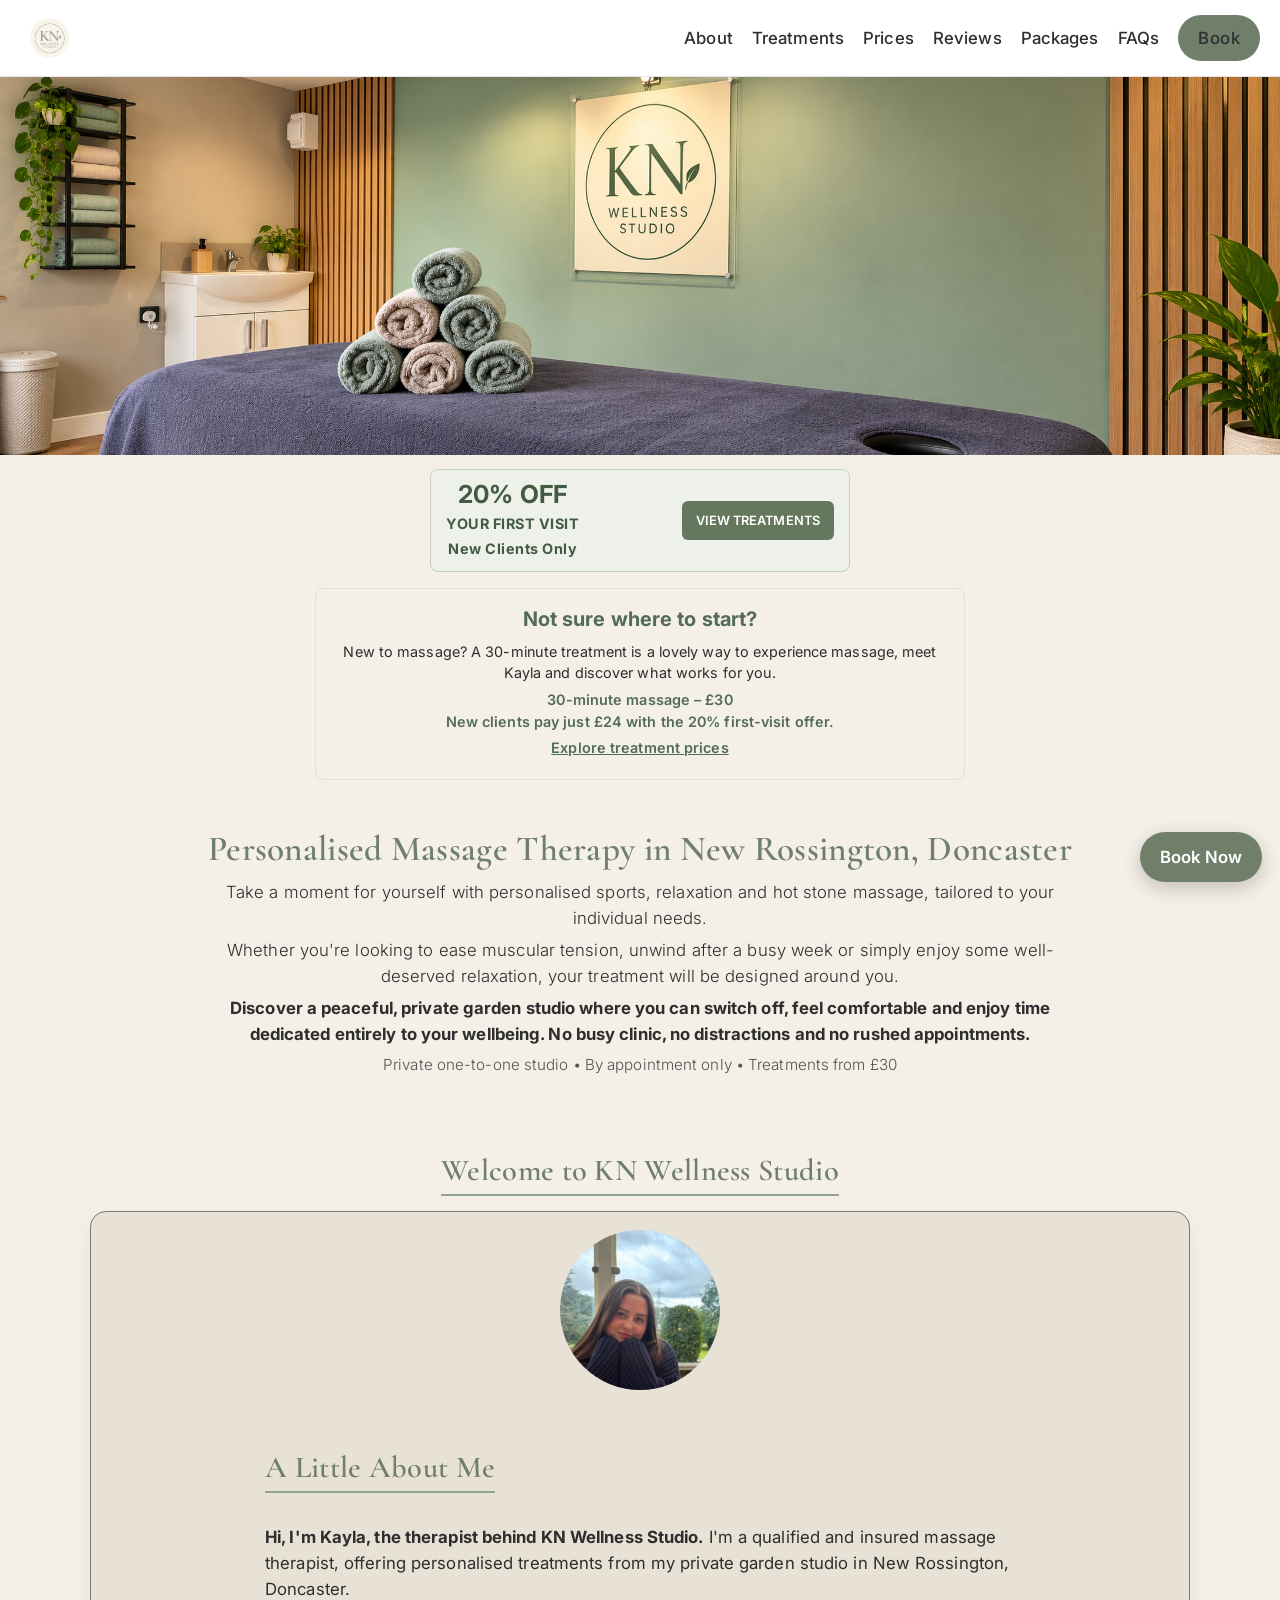
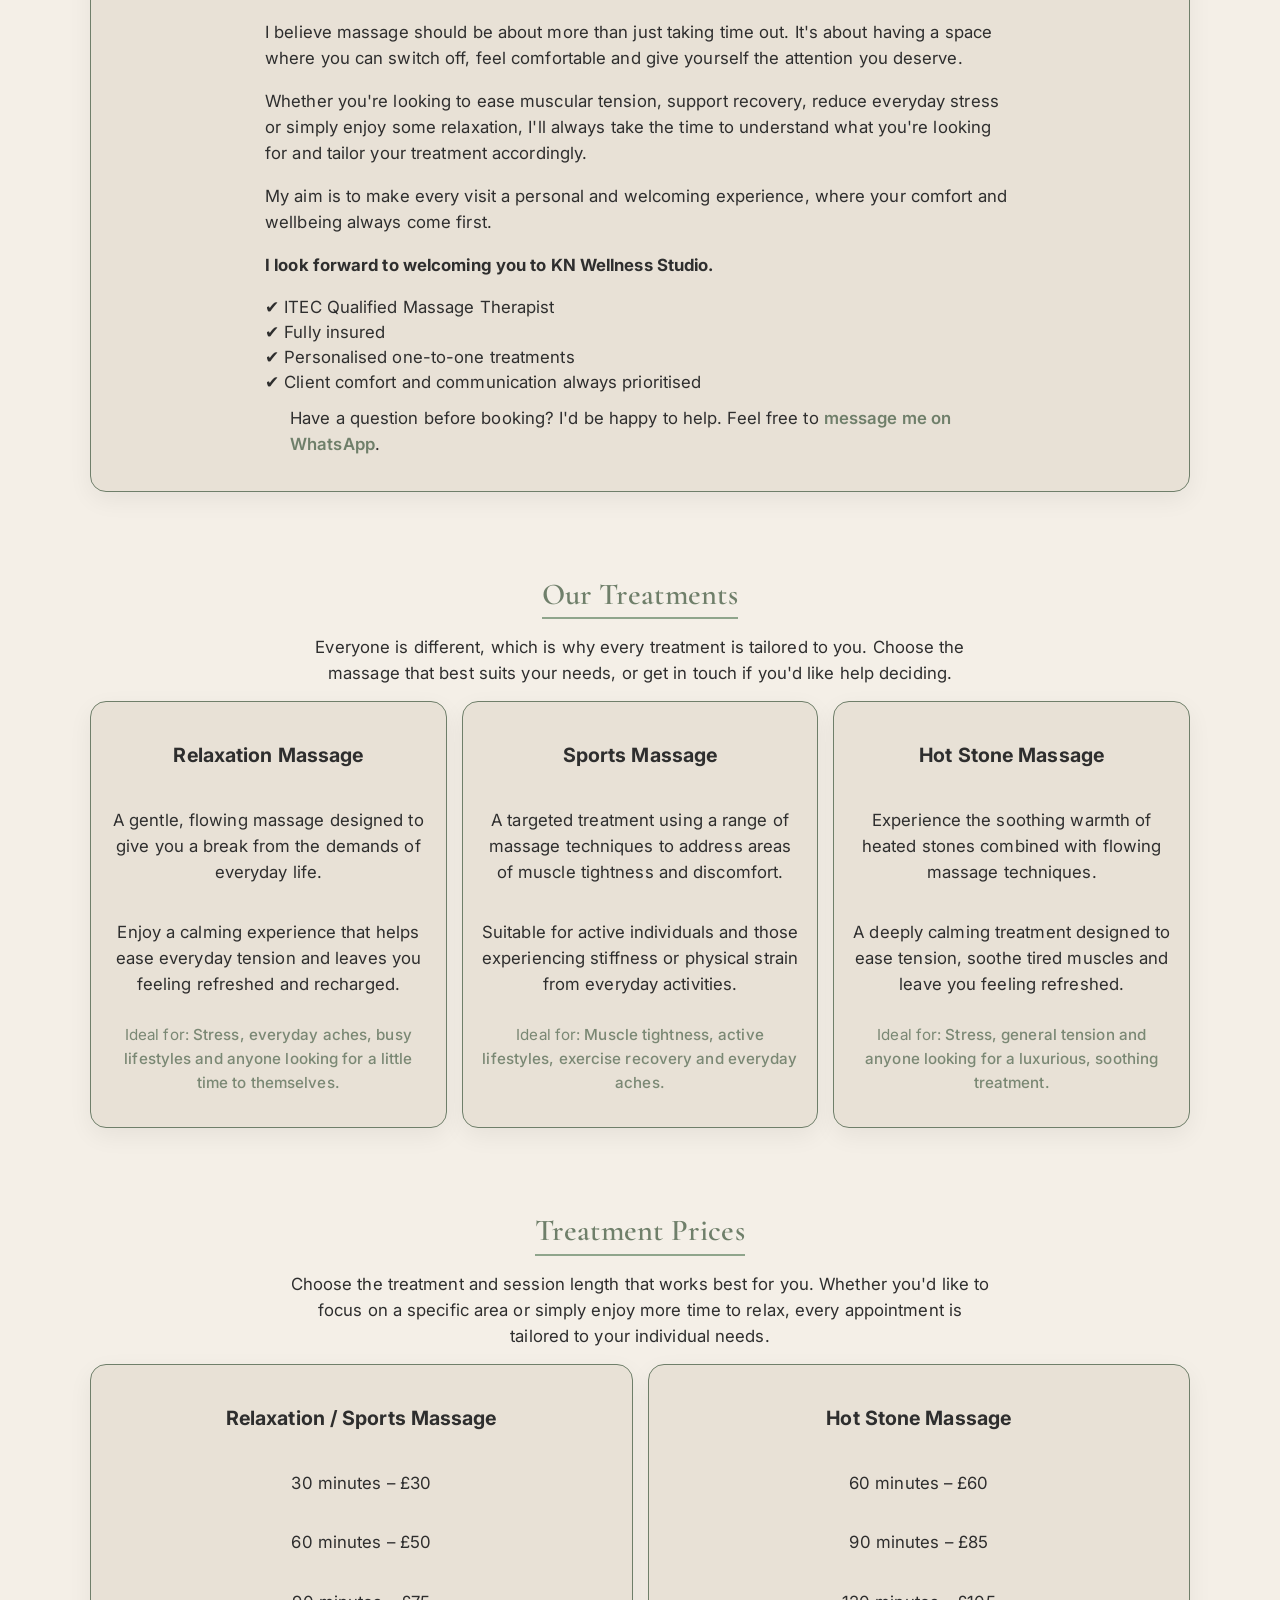
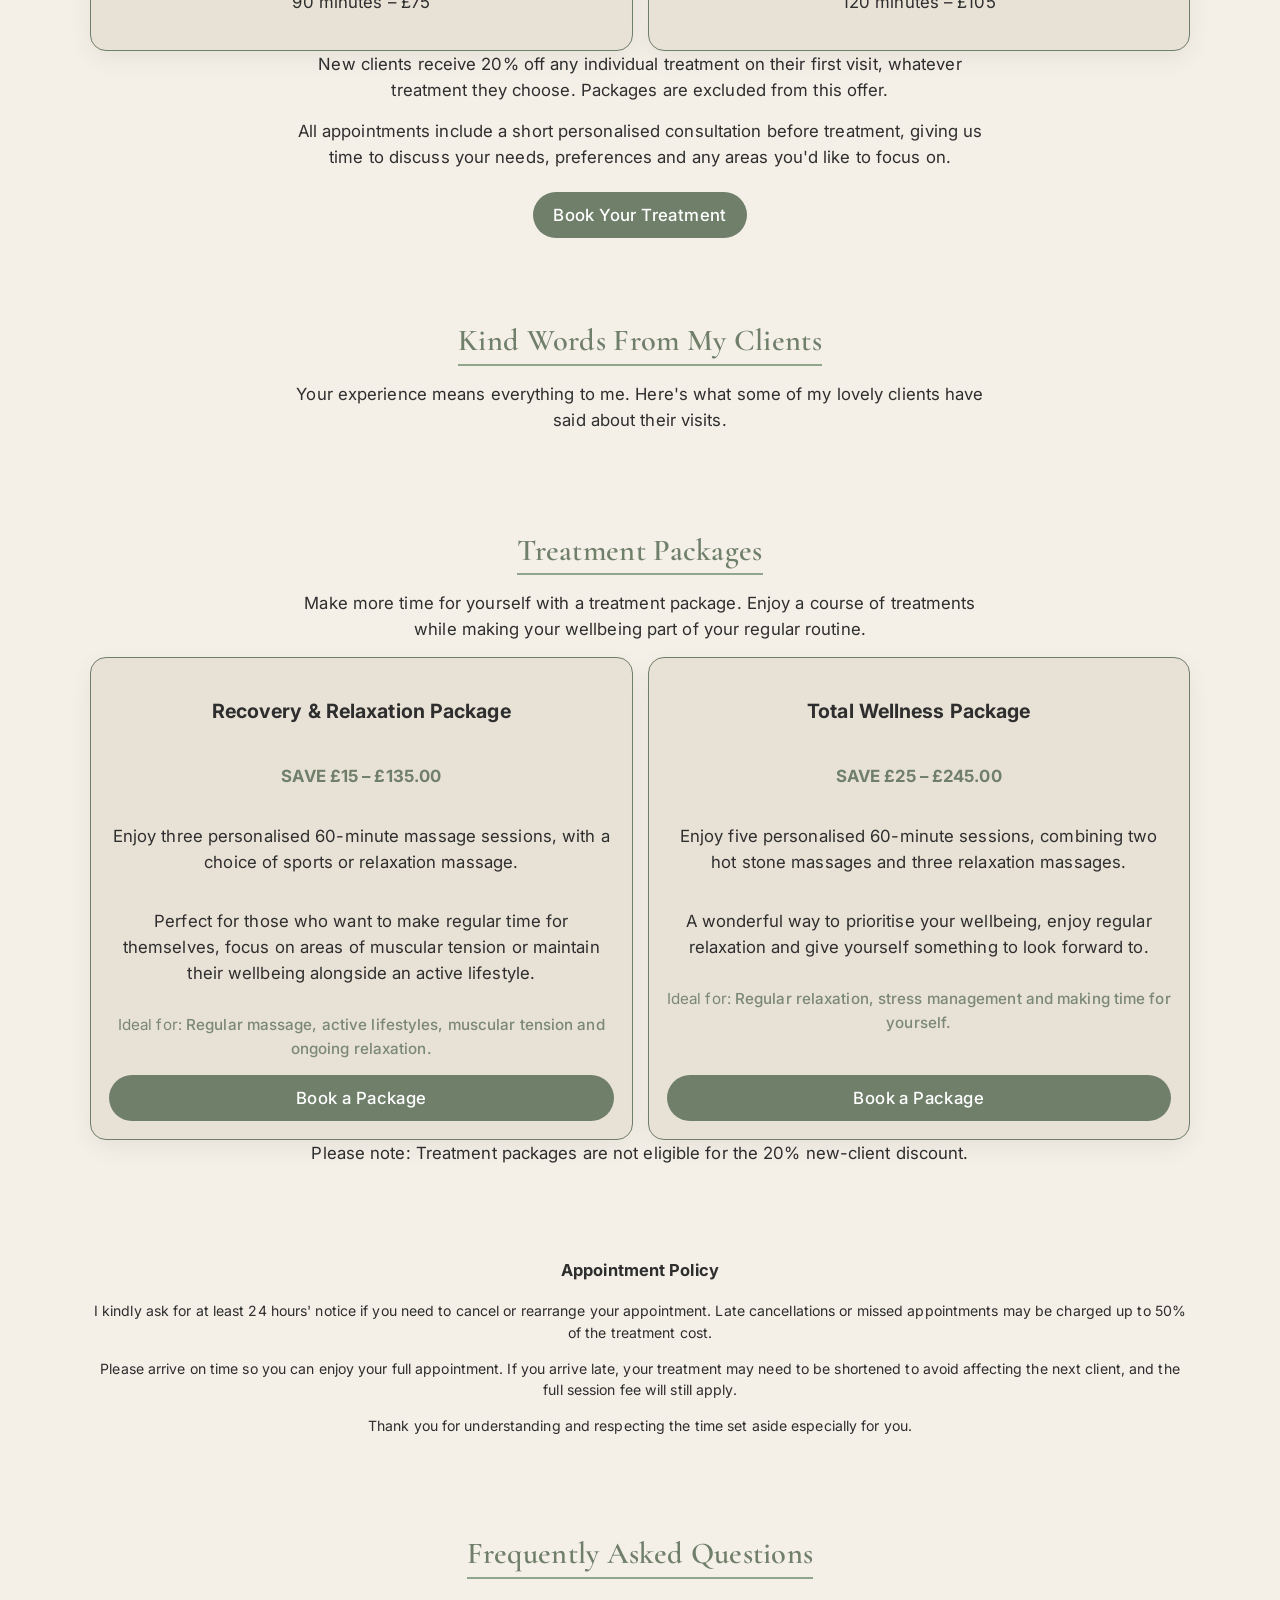
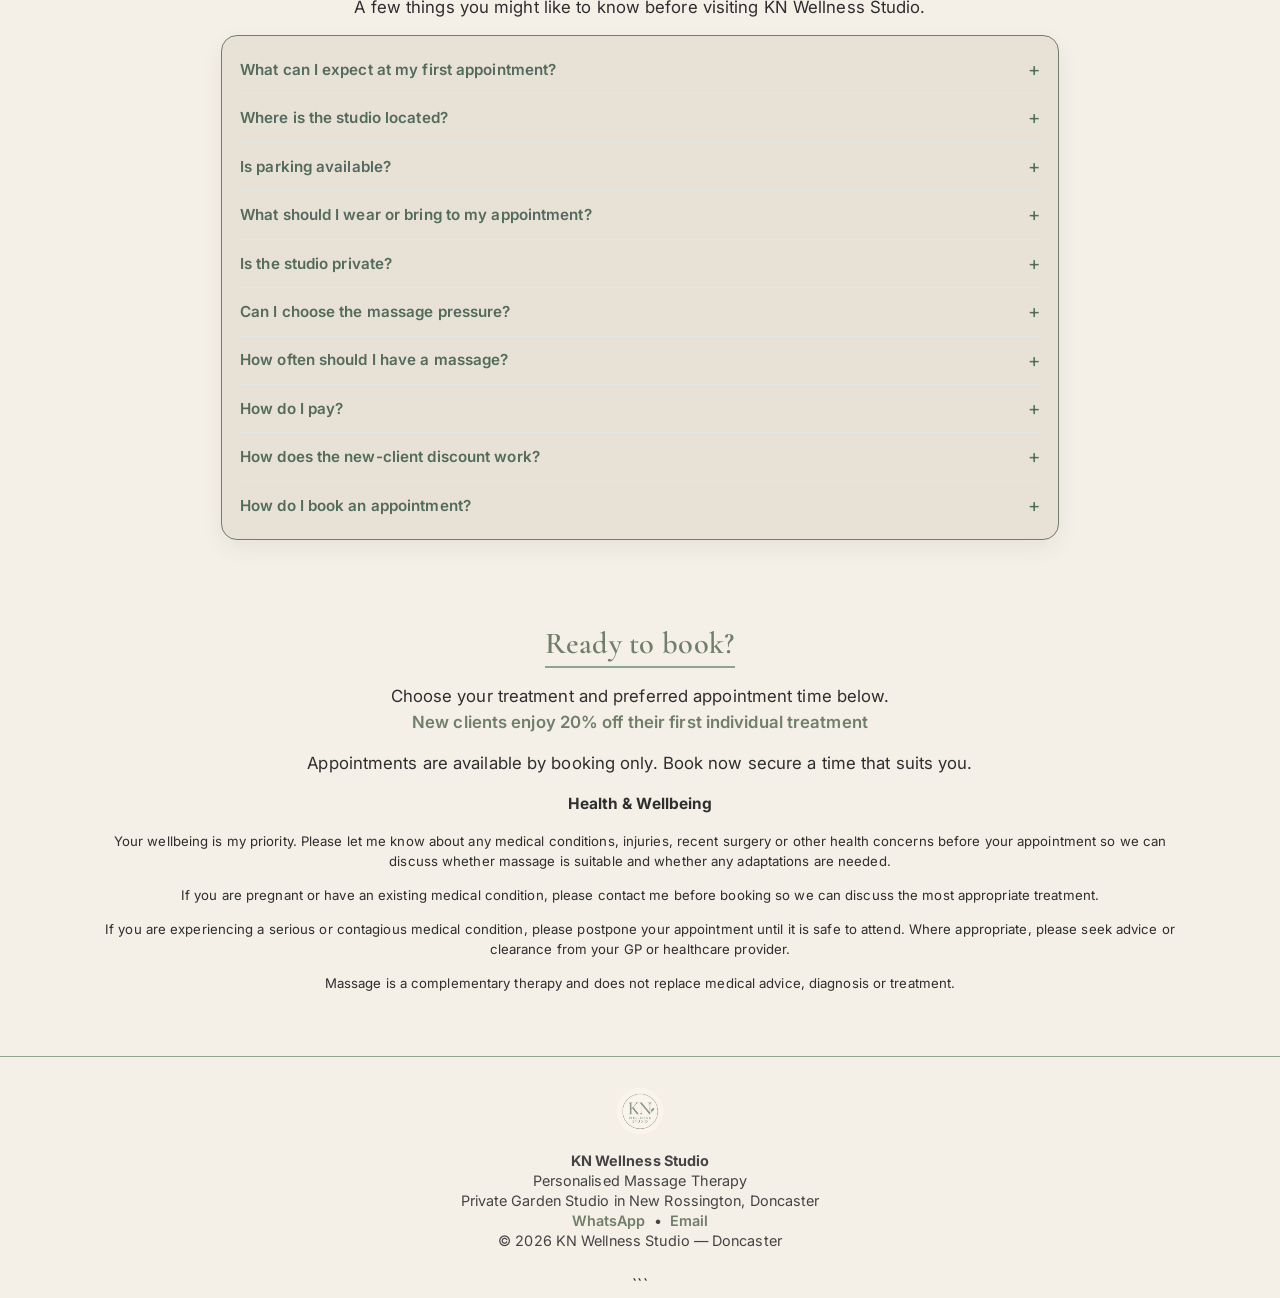
==== index.html @ a38d41aa "Update index.html" ====
<!DOCTYPE html>
<html lang="en">
<head>
  <meta charset="UTF-8">
  <meta name="viewport" content="width=device-width, initial-scale=1.0">
  <title>KN Wellness Studio | Massage Therapy in New Rossington, Doncaster</title>
  <meta name="description" content="Discover personalised sports, relaxation and hot stone massage at KN Wellness Studio in New Rossington, Doncaster. New clients enjoy 20% off their first individual treatment.">
  <meta name="robots" content="index, follow">
  <link rel="canonical" href="https://knwellness.studio/">
  <link rel="preconnect" href="https://fonts.googleapis.com">
  <link rel="preconnect" href="https://fonts.gstatic.com" crossorigin>
  <link href="https://fonts.googleapis.com/css2?family=Inter:wght@300;400;500;600&display=swap" rel="stylesheet">
  <link rel="stylesheet" href="style.css">
  <style>
    /* NAVIGATION LOGO */
    .navbar {
      display: flex;
      align-items: center;
      flex-wrap: wrap;
      gap: 0.8rem 1.2rem;
    }
    .navbar .navbar-brand {
      display: inline-flex;
      align-items: center;
      margin-right: auto;
      padding: 0;
      background: transparent;
      border: 0;
    }
    .navbar-logo {
      display: block;
      width: auto;
      height: 48px;
      max-width: 150px;
      object-fit: contain;
    }

    /* FIRST VISIT OFFER */
    .first-visit-offer {
      display: flex;
      align-items: center;
      justify-content: space-between;
      gap: 12px;
      background: #edf1e9;
      border: 1px solid #c6d2bf;
      border-radius: 8px;
      max-width: 420px;
      width: calc(100% - 32px);
      margin: 14px auto 16px;
      padding: 10px 15px;
      box-sizing: border-box;
    }
    .offer-content h2 {
      color: #435b43;
      font-size: 1.55rem;
      margin: 0;
      line-height: 1.2;
    }
    .offer-content p {
      color: #435b43;
      font-size: 0.9rem;
      font-weight: 700;
      letter-spacing: 0.5px;
      margin: 3px 0 0;
    }
    .first-visit-offer .offer-link {
      background: #64785d;
      color: #ffffff;
      padding: 10px 14px;
      border-radius: 6px;
      text-decoration: none;
      font-size: 0.8rem;
      font-weight: 600;
      white-space: nowrap;
    }
    .first-visit-offer .offer-link:hover {
      background: #52664d;
    }

    /* FIRST MASSAGE INTRO */
    .first-massage {
      max-width: 650px;
      width: calc(100% - 32px);
      margin: 0 auto 26px;
      padding: 15px 20px;
      box-sizing: border-box;
      text-align: center;
      background: #f4efe7;
      border: 1px solid #e8e1d6;
      border-radius: 8px;
    }
    .first-massage h2 {
      margin: 0 0 6px;
      color: #526b5b;
      font-size: 1.25rem;
    }
    .first-massage p {
      margin: 5px 0;
      font-size: 0.9rem;
      line-height: 1.5;
    }
    .first-massage .intro-price {
      font-weight: 600;
      color: #526b5b;
    }
    .first-massage a {
      color: #526b5b;
      font-weight: 600;
      text-decoration: underline;
    }

    /* FAQ */
    .faq-card {
      max-width: 800px;
      margin: 0 auto;
      padding: 10px 18px;
    }
    .faq-card details {
      padding: 9px 0;
      border-bottom: 1px solid #e5e5e5;
    }
    .faq-card details:last-child {
      border-bottom: none;
    }
    .faq-card summary {
      cursor: pointer;
      font-weight: 600;
      font-size: 0.95rem;
      color: #526b5b;
      list-style: none;
      display: flex;
      justify-content: space-between;
      align-items: center;
      gap: 10px;
    }
    .faq-card summary::-webkit-details-marker {
      display: none;
    }
    .faq-card summary::after {
      content: "+";
      font-size: 19px;
      font-weight: 400;
    }
    .faq-card details[open] summary::after {
      content: "−";
    }
    .faq-card details p {
      margin: 7px 0 2px;
      font-size: 0.9rem;
      line-height: 1.5;
    }

    /* FOOTER LOGO */
    .footer-logo {
      display: block;
      width: auto;
      height: 58px;
      max-width: 180px;
      object-fit: contain;
      margin: 0 auto 12px;
    }

    /* MOBILE */
    @media (max-width: 650px) {
      .navbar {
        justify-content: center;
        gap: 0.65rem 0.9rem;
      }
      .navbar .navbar-brand {
        width: 100%;
        justify-content: center;
        margin-right: 0;
      }
      .navbar-logo {
        height: 42px;
      }
    }
    @media (max-width: 400px) {
      .first-visit-offer {
        gap: 8px;
        padding: 9px 10px;
      }
      .offer-content h2 {
        font-size: 1.3rem;
      }
      .offer-content p {
        font-size: 0.78rem;
      }
      .first-visit-offer .offer-link {
        padding: 9px 10px;
        font-size: 0.75rem;
      }
      .first-massage {
        padding: 13px 14px;
      }
    }
  </style>
</head>
<body id="top">
  <!-- NAVIGATION -->
  <nav class="navbar fade" aria-label="Main navigation">
    <a href="#top" class="navbar-brand" aria-label="KN Wellness Studio home">
      <img src="your-logo.png" alt="KN Wellness Studio" class="navbar-logo">
    </a>
    <a href="#about">About</a>
    <a href="#services">Treatments</a>
    <a href="#pricing">Prices</a>
    <a href="#reviews">Reviews</a>
    <a href="#packages">Packages</a>
    <a href="#faq">FAQs</a>
    <a href="#contact" class="btn">Book</a>
  </nav>

  <!-- STUDIO BANNER -->
  <div class="studio-banner fade">
    <img src="studio.png" alt="The peaceful private garden treatment studio at KN Wellness Studio in New Rossington" loading="eager">
  </div>

  <!-- FIRST VISIT OFFER -->
  <div class="first-visit-offer">
    <div class="offer-content">
      <h2>20% OFF</h2>
      <p>YOUR FIRST VISIT</p>
      <p>New Clients Only</p>
    </div>
    <a href="#services" class="offer-link">VIEW TREATMENTS</a>
  </div>

  <!-- FIRST MASSAGE INTRO -->
  <div class="first-massage">
    <h2>Not sure where to start?</h2>
    <p>New to massage? A 30-minute treatment is a lovely way to experience massage, meet Kayla and discover what works for you.</p>
    <p class="intro-price">30-minute massage – £30<br>New clients pay just £24 with the 20% first-visit offer.</p>
    <p><a href="#pricing">Explore treatment prices</a></p>
  </div>

  <main>
    <!-- HERO -->
    <section class="hero fade">
      <h1>Personalised Massage Therapy in New Rossington, Doncaster</h1>
      <p>Take a moment for yourself with personalised sports, relaxation and hot stone massage, tailored to your individual needs.</p>
      <p>Whether you're looking to ease muscular tension, unwind after a busy week or simply enjoy some well-deserved relaxation, your treatment will be designed around you.</p>
      <p><strong>Discover a peaceful, private garden studio where you can switch off, feel comfortable and enjoy time dedicated entirely to your wellbeing. No busy clinic, no distractions and no rushed appointments.</strong></p>
      <p class="hero-note">Private one-to-one studio • By appointment only • Treatments from £30</p>
    </section>

    <!-- ABOUT -->
    <section class="section fade" id="about">
      <h2 class="section-title">Welcome to KN Wellness Studio</h2>
      <div class="card about-card fade">
        <div class="about-left">
          <img src="Kayla.jpg" alt="Kayla, qualified massage therapist and owner of KN Wellness Studio" class="about-img" loading="lazy">
        </div>
        <div class="about-right about-text">
          <h3 class="section-title">A Little About Me</h3>
          <p><strong>Hi, I'm Kayla, the therapist behind KN Wellness Studio.</strong> I'm a qualified and insured massage therapist, offering personalised treatments from my private garden studio in New Rossington, Doncaster.</p>
          <p>I believe massage should be about more than just taking time out. It's about having a space where you can switch off, feel comfortable and give yourself the attention you deserve.</p>
          <p>Whether you're looking to ease muscular tension, support recovery, reduce everyday stress or simply enjoy some relaxation, I'll always take the time to understand what you're looking for and tailor your treatment accordingly.</p>
          <p>My aim is to make every visit a personal and welcoming experience, where your comfort and wellbeing always come first.</p>
          <p><strong>I look forward to welcoming you to KN Wellness Studio.</strong></p>
          <ul class="about-list">
            <li>✔ ITEC Qualified Massage Therapist</li>
            <li>✔ Fully insured</li>
            <li>✔ Personalised one-to-one treatments</li>
            <li>✔ Client comfort and communication always prioritised</li>
          </ul>
          <p class="section-note">Have a question before booking? I'd be happy to help. Feel free to <a href="https://wa.me/447368582502" class="contact-link">message me on WhatsApp</a>.</p>
        </div>
      </div>
    </section>

    <!-- TREATMENTS -->
    <section class="section fade" id="services">
      <h2 class="section-title">Our Treatments</h2>
      <p class="section-intro">Everyone is different, which is why every treatment is tailored to you. Choose the massage that best suits your needs, or get in touch if you'd like help deciding.</p>
      <div class="grid">
        <div class="card fade">
          <h3>Relaxation Massage</h3>
<p>A gentle, flowing massage designed to give you a break from the demands of everyday life.</p>
<p>Enjoy a calming experience that helps ease everyday tension and leaves you feeling refreshed and recharged.</p>
<p class="best-for">Ideal for: <span>Stress, everyday aches, busy lifestyles and anyone looking for a little time to themselves.</span></p>
        </div>
        <div class="card fade">
          <h3>Sports Massage</h3>
<p>A targeted treatment using a range of massage techniques to address areas of muscle tightness and discomfort.</p>
<p>Suitable for active individuals and those experiencing stiffness or physical strain from everyday activities.</p>
<p class="best-for">Ideal for: <span>Muscle tightness, active lifestyles, exercise recovery and everyday aches.</span></p>
        </div>
        <div class="card fade">
          <h3>Hot Stone Massage</h3>
<p>Experience the soothing warmth of heated stones combined with flowing massage techniques.</p>
<p>A deeply calming treatment designed to ease tension, soothe tired muscles and leave you feeling refreshed.</p>
<p class="best-for">Ideal for: <span>Stress, general tension and anyone looking for a luxurious, soothing treatment.</span></p>
      </div>
    </section>

    <!-- PRICING -->
    <section class="section fade" id="pricing">
      <h2 class="section-title">Treatment Prices</h2>
      <p class="section-intro">Choose the treatment and session length that works best for you. Whether you'd like to focus on a specific area or simply enjoy more time to relax, every appointment is tailored to your individual needs.</p>
      <div class="grid">
        <div class="card fade">
          <h3>Relaxation / Sports Massage</h3>
          <p>30 minutes – £30</p>
          <p>60 minutes – £50</p>
          <p>90 minutes – £75</p>
        </div>
        <div class="card fade">
          <h3>Hot Stone Massage</h3>
          <p>60 minutes – £60</p>
          <p>90 minutes – £85</p>
          <p>120 minutes – £105</p>
        </div>
      </div>
      <p class="section-note">New clients receive 20% off any individual treatment on their first visit, whatever treatment they choose. Packages are excluded from this offer.</p>
      <p class="section-note">All appointments include a short personalised consultation before treatment, giving us time to discuss your needs, preferences and any areas you'd like to focus on.</p>
      <div style="text-align: center; margin-top: 22px;">
        <a href="#contact" class="btn btn-primary">Book Your Treatment</a>
      </div>
    </section>

    <!-- REVIEWS -->
    <section class="section fade" id="reviews">
      <h2 class="section-title">Kind Words From My Clients</h2>
      <p class="section-intro">Your experience means everything to me. Here's what some of my lovely clients have said about their visits.</p>

      <!-- SOCIABLEKIT GOOGLE REVIEWS -->
      <div class="sk-ww-google-reviews" data-embed-id="25727631"></div>
      <script src="https://widgets.sociablekit.com/google-reviews/widget.js" defer></script>
    </section>

    <!-- PACKAGES -->
    <section class="section fade" id="packages">
      <h2 class="section-title">Treatment Packages</h2>
      <p class="section-intro">Make more time for yourself with a treatment package. Enjoy a course of treatments while making your wellbeing part of your regular routine.</p>
      <div class="grid">
        <div class="card fade">
          <h3>Recovery & Relaxation Package</h3>
          <p class="highlight"><strong>SAVE £15 – £135.00</strong></p>
          <p>Enjoy three personalised 60-minute massage sessions, with a choice of sports or relaxation massage.</p>
          <p>Perfect for those who want to make regular time for themselves, focus on areas of muscular tension or maintain their wellbeing alongside an active lifestyle.</p>
          <p class="best-for">Ideal for: <span>Regular massage, active lifestyles, muscular tension and ongoing relaxation.</span></p>
          <a href="#contact" class="btn btn-primary service-btn">Book a Package</a>
        </div>
        <div class="card fade">
          <h3>Total Wellness Package</h3>
          <p class="highlight"><strong>SAVE £25 – £245.00</strong></p>
          <p>Enjoy five personalised 60-minute sessions, combining two hot stone massages and three relaxation massages.</p>
          <p>A wonderful way to prioritise your wellbeing, enjoy regular relaxation and give yourself something to look forward to.</p>
          <p class="best-for">Ideal for: <span>Regular relaxation, stress management and making time for yourself.</span></p>
          <a href="#contact" class="btn btn-primary service-btn">Book a Package</a>
        </div>
      </div>
      <p class="section-note">Please note: Treatment packages are not eligible for the 20% new-client discount.</p>
    </section>

    <!-- CANCELLATION POLICY -->
    <section class="section fade">
      <div class="policy-block fade cancel-note">
        <h3>Appointment Policy</h3>
        <p>I kindly ask for at least 24 hours' notice if you need to cancel or rearrange your appointment. Late cancellations or missed appointments may be charged up to 50% of the treatment cost.</p>
        <p>Please arrive on time so you can enjoy your full appointment. If you arrive late, your treatment may need to be shortened to avoid affecting the next client, and the full session fee will still apply.</p>
        <p>Thank you for understanding and respecting the time set aside especially for you.</p>
      </div>
    </section>

    <!-- FAQ -->
    <section class="section fade" id="faq">
      <h2 class="section-title">Frequently Asked Questions</h2>
      <p class="section-intro">A few things you might like to know before visiting KN Wellness Studio.</p>
      <div class="card faq-card">
        <details>
          <summary>What can I expect at my first appointment?</summary>
          <p>When you arrive, we'll have a little chat about what you're looking for from your massage, any areas of tension or discomfort, and your preferred pressure. This helps me tailor your treatment to you.</p>
          <p>I'll explain everything before we begin, and you'll have privacy to get ready. Throughout your treatment, you'll remain appropriately covered, and I'll always make sure you're comfortable.</p>
          <p>There's no need to feel nervous or know exactly what to expect. I'll guide you through everything so you can relax and enjoy your time.</p>
        </details>
        <details>
          <summary>Where is the studio located?</summary>
          <p>KN Wellness Studio is a private garden studio in New Rossington, Doncaster, on the Heatherfields estate, just behind Lidl.</p>
          <p>Full directions and the address will be provided when your appointment is confirmed.</p>
        </details>
        <details>
          <summary>Is parking available?</summary>
          <p>On-street parking is available on the roads around and outside the property.</p>
          <p>When you arrive, please use the gate down the side of the house. You'll see a sign on the garage directing you. Once through the gate, follow the path straight ahead to the garden studio, where I'll be waiting to welcome you.</p>
        </details>
        <details>
          <summary>What should I wear or bring to my appointment?</summary>
          <p>There's no need to bring anything with you. Just wear whatever you're comfortable travelling in.</p>
          <p>Towels and everything needed for your treatment will be provided, and you'll have privacy to get ready when you arrive.</p>
        </details>
        <details>
          <summary>Is the studio private?</summary>
          <p>Absolutely. Every appointment at KN Wellness Studio is completely private and one-to-one. You’ll have the studio entirely to yourself, with no other clients or appointments taking place during your session. This means you can relax, feel comfortable and enjoy your treatment with my undivided attention from start to finish.</p>
        </details>
        <details>
          <summary>Can I choose the massage pressure?</summary>
          <p>Absolutely. Your treatment is tailored to you, and you can ask for lighter or firmer pressure at any time. Your comfort is always important, so please let me know how you're feeling throughout your appointment.</p>
        </details>
        <details>
          <summary>How often should I have a massage?</summary>
          <p>This depends on your individual needs, lifestyle and personal preferences. Some people enjoy an occasional treatment to unwind, while others prefer to make massage part of their regular self-care routine.</p>
          <p>We can discuss what works best for you during your appointment.</p>
        </details>
        <details>
          <summary>How do I pay?</summary>
          <p>I accept cash, bank transfers and card payments, including contactless, Apple Pay and Google Pay.</p>
        </details>
        <details>
          <summary>How does the new-client discount work?</summary>
          <p>New clients receive 20% off their first individual treatment, whatever treatment they choose. The discount applies to your first visit only. Treatment packages are not eligible for the offer.</p>
        </details>
        <details>
          <summary>How do I book an appointment?</summary>
          <p>You can book directly using the online booking system below. Simply choose your preferred treatment and an available appointment time.</p>
          <p>If you have any questions or need help choosing a treatment, feel free to contact me on WhatsApp.</p>
        </details>
      </div>
    </section>

    <!-- BOOKING -->
    <section class="section fade" id="contact">
      <h2 class="section-title">Ready to book?</h2>
      <div class="trust-bar">Choose your treatment and preferred appointment time below.</div>
      <p class="section-note highlight">New clients enjoy 20% off their first individual treatment</p>
      <p class="section-note">Appointments are available by booking only. Book now secure a time that suits you.</p>

      <!-- SQUARE BOOKING -->
      <div id="square-booking"></div>
      <script src="https://square.site/appointments/buyer/widget/k8rgckhr11g7dq/LXZBCPRFNZQW5.js"></script>

      <!-- HEALTH & WELLBEING -->
      <div class="policy-block fade medical-note">
        <h3>Health & Wellbeing</h3>
        <p>Your wellbeing is my priority. Please let me know about any medical conditions, injuries, recent surgery or other health concerns before your appointment so we can discuss whether massage is suitable and whether any adaptations are needed.</p>
        <p>If you are pregnant or have an existing medical condition, please contact me before booking so we can discuss the most appropriate treatment.</p>
        <p>If you are experiencing a serious or contagious medical condition, please postpone your appointment until it is safe to attend. Where appropriate, please seek advice or clearance from your GP or healthcare provider.</p>
        <p>Massage is a complementary therapy and does not replace medical advice, diagnosis or treatment.</p>
      </div>
    </section>
  </main>

  <!-- FLOATING BOOK BUTTON -->
  <a href="#contact" class="book-float fade" aria-label="Book a massage appointment">Book Now</a>

  <!-- FOOTER -->
  <footer class="footer fade">
    <img src="your-logo.png" alt="KN Wellness Studio logo" class="footer-logo" loading="lazy">
    <p><strong>KN Wellness Studio</strong></p>
    <p>Personalised Massage Therapy</p>
    <p>Private Garden Studio in New Rossington, Doncaster</p>
    <p><a href="https://wa.me/447368582502" class="contact-link">WhatsApp</a> &nbsp;•&nbsp; <a href="mailto:hello@knwellness.studio" class="contact-link">Email</a></p>
    <p>© 2026 KN Wellness Studio — Doncaster</p>
  </footer>

  <!-- SCROLL FADE SCRIPT -->
  <script>
    const elements = document.querySelectorAll(".fade");
    const observer = new IntersectionObserver((entries) => {
      entries.forEach(entry => {
        if (entry.isIntersecting) {
          entry.target.classList.add("visible");
          observer.unobserve(entry.target);
        }
      });
    }, { threshold: 0.2 });
    elements.forEach(el => observer.observe(el));
  </script>
</body>
</html>
```
---- style.css ----
/* ----------------------------------------------------
   GOOGLE FONTS — MUST BE FIRST
---------------------------------------------------- */
@import url('https://fonts.googleapis.com/css2?family=Cormorant+Garamond:wght@400;500;600&family=Inter:wght@300;400;500;600&display=swap');


/* ----------------------------------------------------
   GLOBAL
---------------------------------------------------- */
html {
  scroll-behavior: smooth;
}

body {
  margin: 0;
  font-family: 'Inter', sans-serif;
  font-weight: 400;
  line-height: 1.55;
  letter-spacing: 0.1px;
  font-size: 1.05rem;
  background: #F4EFE7;
  color: #2E2E2E;
  text-align: center;
}

img {
  max-width: 100%;
  display: block;
}


/* ----------------------------------------------------
   SCROLL FADE
---------------------------------------------------- */
.fade {
  opacity: 0;
  transform: translateY(25px);
  transition: opacity 0.8s ease-out, transform 0.8s ease-out;
}

.fade.visible {
  opacity: 1;
  transform: translateY(0);
}


/* ----------------------------------------------------
   NAVBAR
---------------------------------------------------- */
.navbar {
  display: flex;
  justify-content: center;
  gap: 22px;
  padding: 14px 20px;
  background: #fff;
  position: sticky;
  top: 0;
  z-index: 999;
  border-bottom: 1px solid #e5e5e5;
}

.navbar a {
  text-decoration: none;
  color: #2E2E2E;
  font-weight: 500;
  font-family: 'Inter', sans-serif;
}

.navbar a:hover {
  color: #8FA58C;
}


/* ----------------------------------------------------
   LOGO
---------------------------------------------------- */
.logo-header {
  width: 100%;
  display: flex;
  justify-content: center;
  padding: 10px 0;
}

.logo-img {
  width: 300px;
  max-width: 85vw;
  height: auto;
}


/* ----------------------------------------------------
   HERO
---------------------------------------------------- */
.hero {
  padding: 15px 20px;
  max-width: 900px;
  margin: auto;
}

.hero h1 {
  font-family: 'Cormorant Garamond', serif;
  font-weight: 600;
  font-size: 2.2rem;
  line-height: 1.15;
  letter-spacing: 0.3px;
  margin: 8px 0 10px 0;
  color: #6F7F6A;
}

.hero p {
  margin: 6px 0;
  line-height: 1.55;
  font-weight: 300;
}

.hero-note {
  margin-top: 8px;
  font-size: 0.95rem;
  opacity: 0.8;
}


/* ----------------------------------------------------
   SECTIONS
---------------------------------------------------- */
.section {
  padding: 30px 20px;
  max-width: 1100px;
  margin: auto;
}

.section-title {
  font-family: 'Cormorant Garamond', serif;
  font-weight: 600;
  font-size: 1.9rem;
  line-height: 1.2;
  letter-spacing: 0.3px;
  margin-bottom: 15px;
  color: #6F7F6A;
  border-bottom: 2px solid #8FA58C;
  display: inline-block;
  padding-bottom: 4px;
}

.section-intro,
.section-note {
  max-width: 700px;
  margin: 0 auto 15px;
}

.highlight {
  font-weight: 600;
  color: #6F7F6A;
}


/* ----------------------------------------------------
   GRID
---------------------------------------------------- */
.grid {
  display: grid;
  grid-template-columns: repeat(auto-fit, minmax(260px, 1fr));
  gap: 15px;
}


/* ----------------------------------------------------
   CARD
---------------------------------------------------- */
.card {
  background: #E8E1D6;
  padding: 18px;
  border-radius: 16px;
  border: 1.5px solid #6F7F6A;
  position: relative;
  overflow: hidden;
  box-shadow: 0 8px 24px rgba(0,0,0,0.06);
  transition: 0.3s;
}

.card:hover {
  transform: translateY(-3px);
}


/* ----------------------------------------------------
   ABOUT — IMPROVED LAYOUT
---------------------------------------------------- */
.about-card {
  display: flex;
  flex-direction: row;
  gap: 30px;
  align-items: center;
  text-align: left;
}

.about-left {
  flex: 0 0 160px;
  display: flex;
  justify-content: center;
}

.about-right {
  flex: 1;
}

.about-img {
  width: 160px;
  height: 160px;
  border-radius: 50%;
  object-fit: cover;
}

.about-text {
  max-width: 750px;
}

.about-list {
  list-style: none;
  padding: 0;
  margin: 10px 0;
  line-height: 1.5;
}


/* MOBILE ABOUT LAYOUT */
@media (max-width: 700px) {
  .about-card {
    flex-direction: column;
    text-align: center;
  }

  .about-left {
    margin-bottom: 10px;
  }

  .about-right {
    text-align: center;
  }

  .logo-img {
    width: 200px;
  }
}


/* ----------------------------------------------------
   SERVICES — SYMPTOM LINES
---------------------------------------------------- */
.best-for {
  margin-top: 10px;
  font-size: 0.95rem;
  color: #6F7F6A;
  opacity: 0.9;
}

.best-for span {
  font-weight: 500;
  color: #6F7F6A;
}

.best-for b {
  font-weight: 600;
  color: #6F7F6A;
  text-decoration: underline;
  text-decoration-color: #8FA58C;
  text-underline-offset: 3px;
}

.service-btn {
  margin-top: 12px;
  display: inline-block;
}


/* ----------------------------------------------------
   REVIEWS
---------------------------------------------------- */
.review-stars {
  font-size: 1.3rem;
  margin-bottom: 6px;
  color: #6F7F6A;
}

.review-text {
  font-style: italic;
  margin-bottom: 6px;
}


/* ----------------------------------------------------
   BUTTONS
---------------------------------------------------- */
.btn,
.btn-primary {
  display: inline-block;
  padding: 10px 20px;
  background: #6F7F6A;
  color: white;
  border-radius: 28px;
  text-decoration: none;
  font-weight: 500;
  font-family: 'Inter', sans-serif;
  letter-spacing: 0.4px;
  transition: 0.3s;
}

.btn:hover,
.btn-primary:hover {
  background: #556653;
}


/* ----------------------------------------------------
   FLOATING BUTTON
---------------------------------------------------- */
.book-float {
  position: fixed;
  bottom: 18px;
  right: 18px;
  background: #6F7F6A;
  color: white;
  padding: 12px 20px;
  border-radius: 40px;
  text-decoration: none;
  font-weight: 600;
  box-shadow: 0 6px 20px rgba(0,0,0,0.2);
  z-index: 999;
}


/* ----------------------------------------------------
   LINKS
---------------------------------------------------- */
a {
  color: #8FA58C;
}

a:hover {
  color: #6F7F6A;
}


/* ----------------------------------------------------
   FOOTER
---------------------------------------------------- */
.footer {
  background: #F4EFE7; /* same beige as the site */
  border-top: 1px solid #8FA58C; /* soft sage divider */
  padding: 25px 20px 20px;
  margin-top: 20px;
  font-size: 0.9rem;
  color: #444;
}

.contact-link {
  color: #6F7F6A;
  font-weight: 600;
  text-decoration: none;
}
.footer p {
  margin: 2px 0;
  line-height: 1.25;
}
/* ----------------------------------------------------
   CARD BUTTON ALIGNMENT FIX
---------------------------------------------------- */
.card {
  display: flex;
  flex-direction: column;
}

.service-btn {
  margin-top: auto;
}

.contact-link:hover {
  color: #8FA58C;
}
/* ----------------------------------------------------
   MOBILE NAVBAR SCROLL FIX
---------------------------------------------------- */
@media (max-width: 700px) {
  .navbar {
    justify-content: flex-start;
    overflow-x: auto;
    white-space: nowrap;
    -webkit-overflow-scrolling: touch;
    gap: 16px;
  }

  .navbar a {
    flex: 0 0 auto;
  }

  /* hide scrollbar (clean spa aesthetic) */
  .navbar::-webkit-scrollbar {
    display: none;
  }

  .navbar {
    scrollbar-width: none;
  }
}
.medical-note {
  font-size: calc(0.95rem - 2px);
  opacity: 0.9;
}
.cancel-note {
  font-size: 0.88rem;
  opacity: 0.9;
}
/* ----------------------------------------------------
   STUDIO BANNER
---------------------------------------------------- */
.studio-banner {
  width: 100%;
  margin: 0;
  padding: 0;
}

.studio-banner img {
  display: block;
  width: 100%;
  height: auto;
  max-width: 100%;
}

/* FAQ SECTION */


/* COMPACT FAQ SECTION */


.faq-card {
  max-width: 800px;
  margin: 0 auto;
  padding: 10px 18px;
}

.faq-card details {
  padding: 9px 0;
  border-bottom: 1px solid #e5e5e5;
}

.faq-card details:last-child {
  border-bottom: none;
}

.faq-card summary {
  cursor: pointer;
  font-weight: 600;
  font-size: 0.95rem;
  color: #526b5b;
  list-style: none;
  display: flex;
  justify-content: space-between;
  align-items: flex-start;
  gap: 10px;
  text-align: left;
}

.faq-card summary::-webkit-details-marker {
  display: none;
}

.faq-card summary::after {
  content: "+";
  font-size: 19px;
  font-weight: 400;
  flex-shrink: 0;
}

.faq-card details[open] summary::after {
  content: "−";
}

.faq-card details p {
  margin: 7px 0 2px;
  font-size: 0.9rem;
  line-height: 1.5;
}


/* FIRST VISIT OFFER STRIP */

.first-visit-offer {
  background-color: #64785d;
  color: #ffffff;
  text-align: center;
  padding: 16px 12px;
  margin: 0 auto 20px;
  width: 100%;
}

.first-visit-offer .offer-title {
  font-size: 1.3rem;
  font-weight: 700;
  letter-spacing: 1px;
  margin: 0 0 4px;
  color: #ffffff;
}

.first-visit-offer .offer-subtitle {
  font-size: 0.9rem;
  margin: 0 0 8px;
  color: #ffffff;
}

.first-visit-offer .offer-link {
  display: inline-block;
  color: #ffffff;
  font-weight: 600;
  font-size: 0.9rem;
  text-decoration: underline;
  text-underline-offset: 3px;
}

.first-visit-offer .offer-link:hover {
  opacity: 0.8;
}

@media (max-width: 600px) {
  .first-visit-offer {
    padding: 13px 10px;
  }

  .first-visit-offer .offer-title {
    font-size: 1.1rem;
  }

  .first-visit-offer .offer-subtitle {
    font-size: 0.82rem;
  }
}
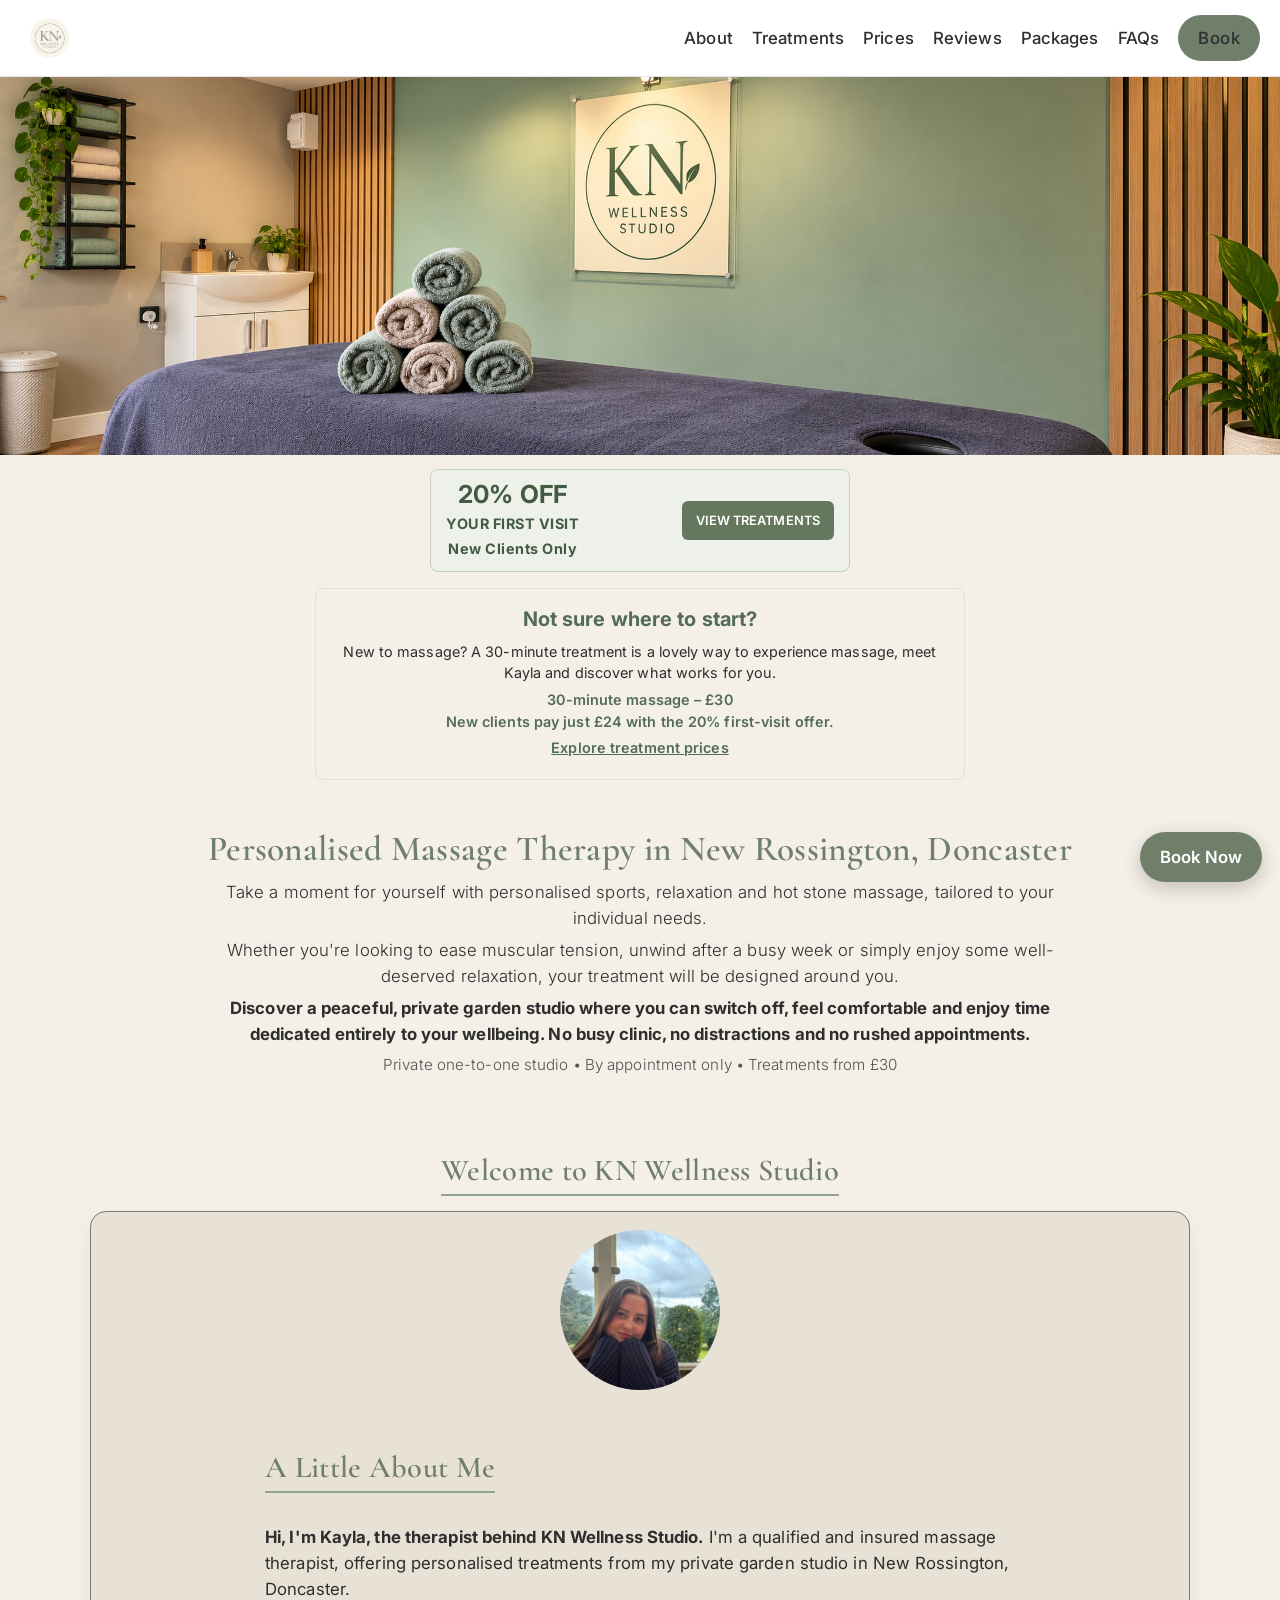
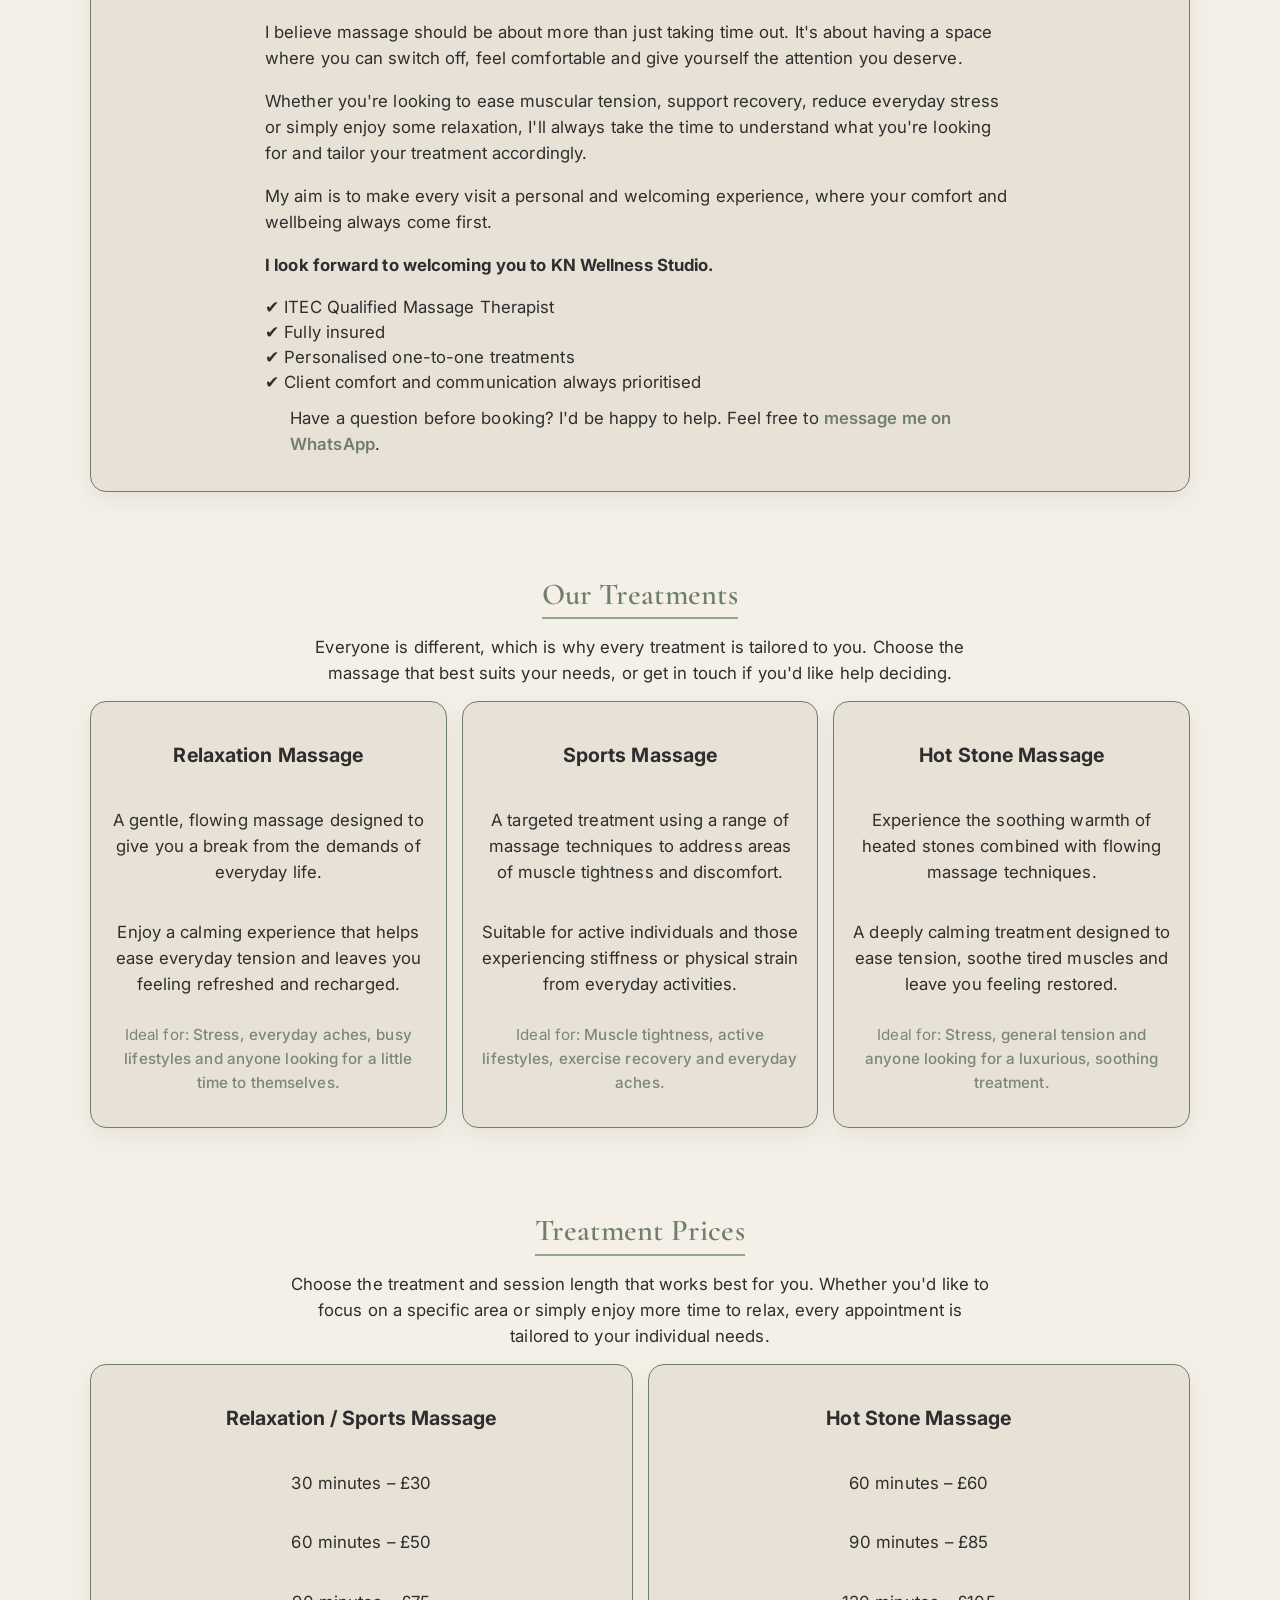
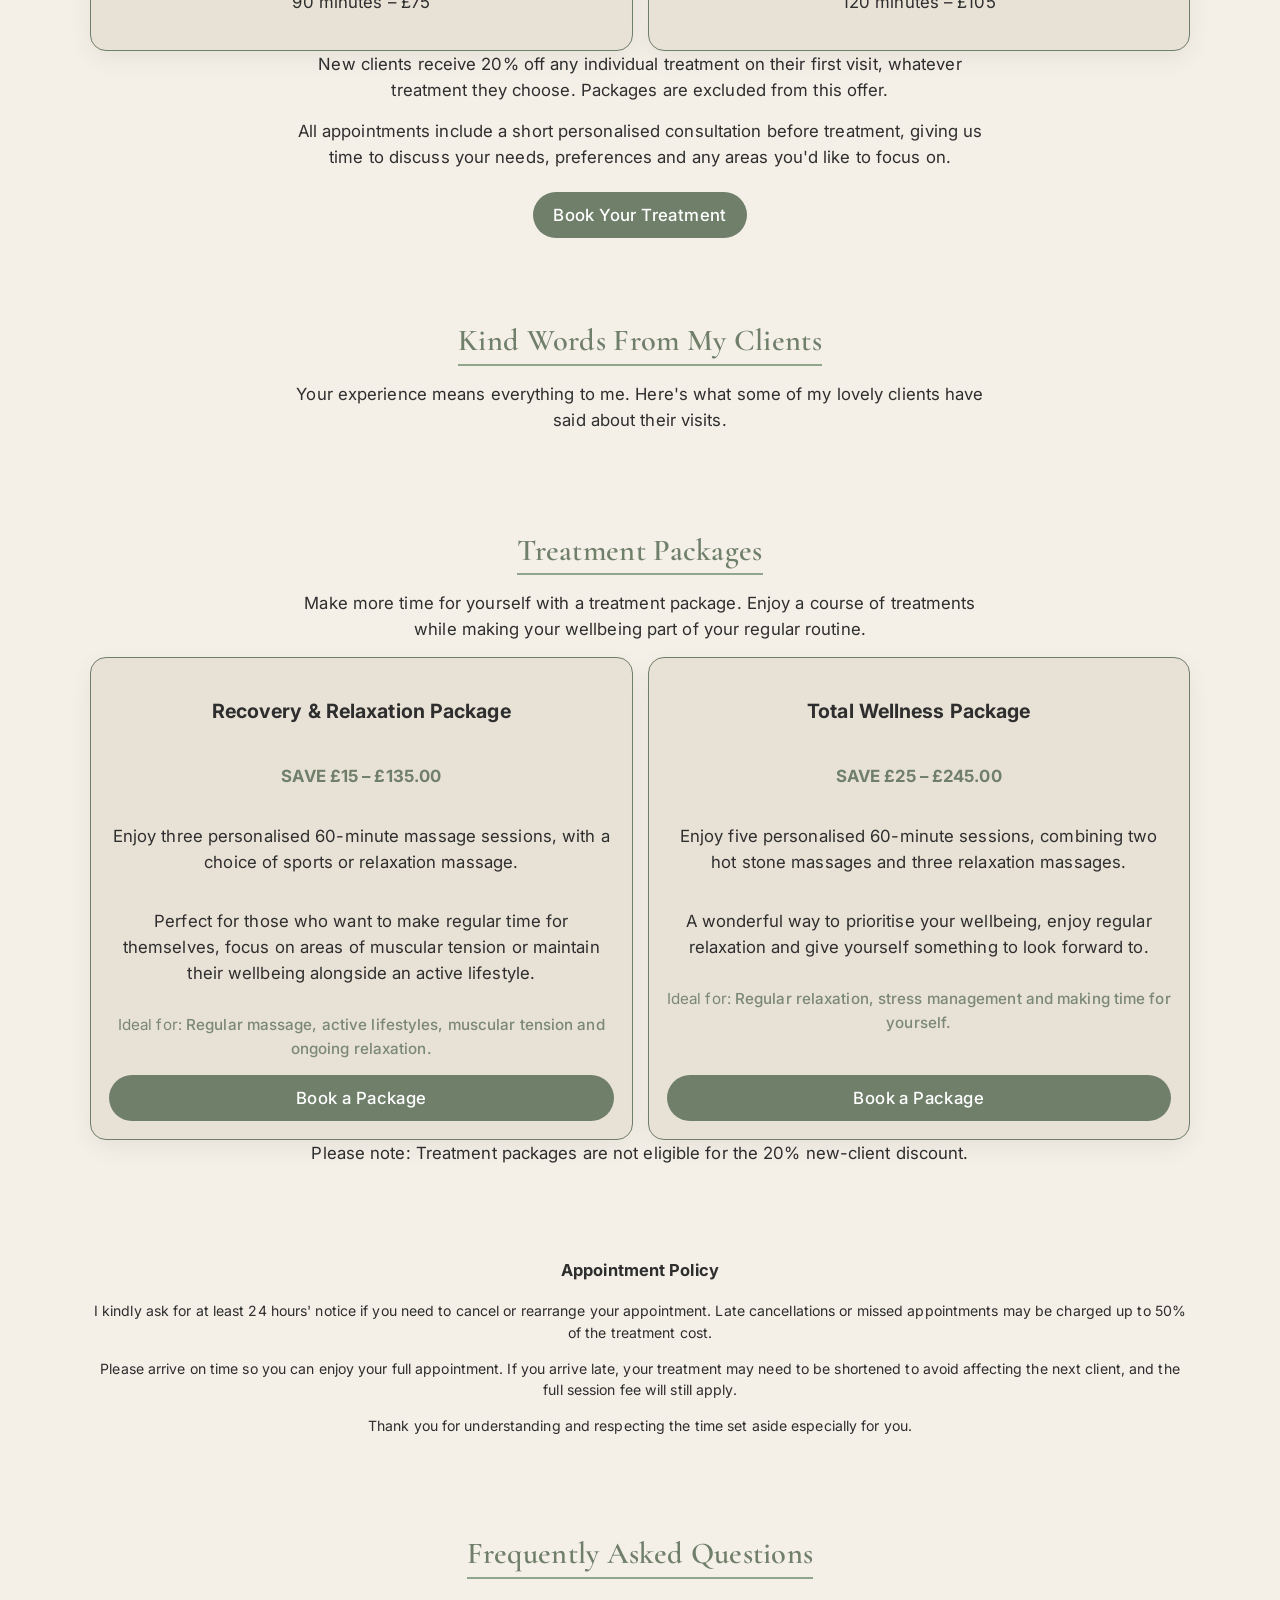
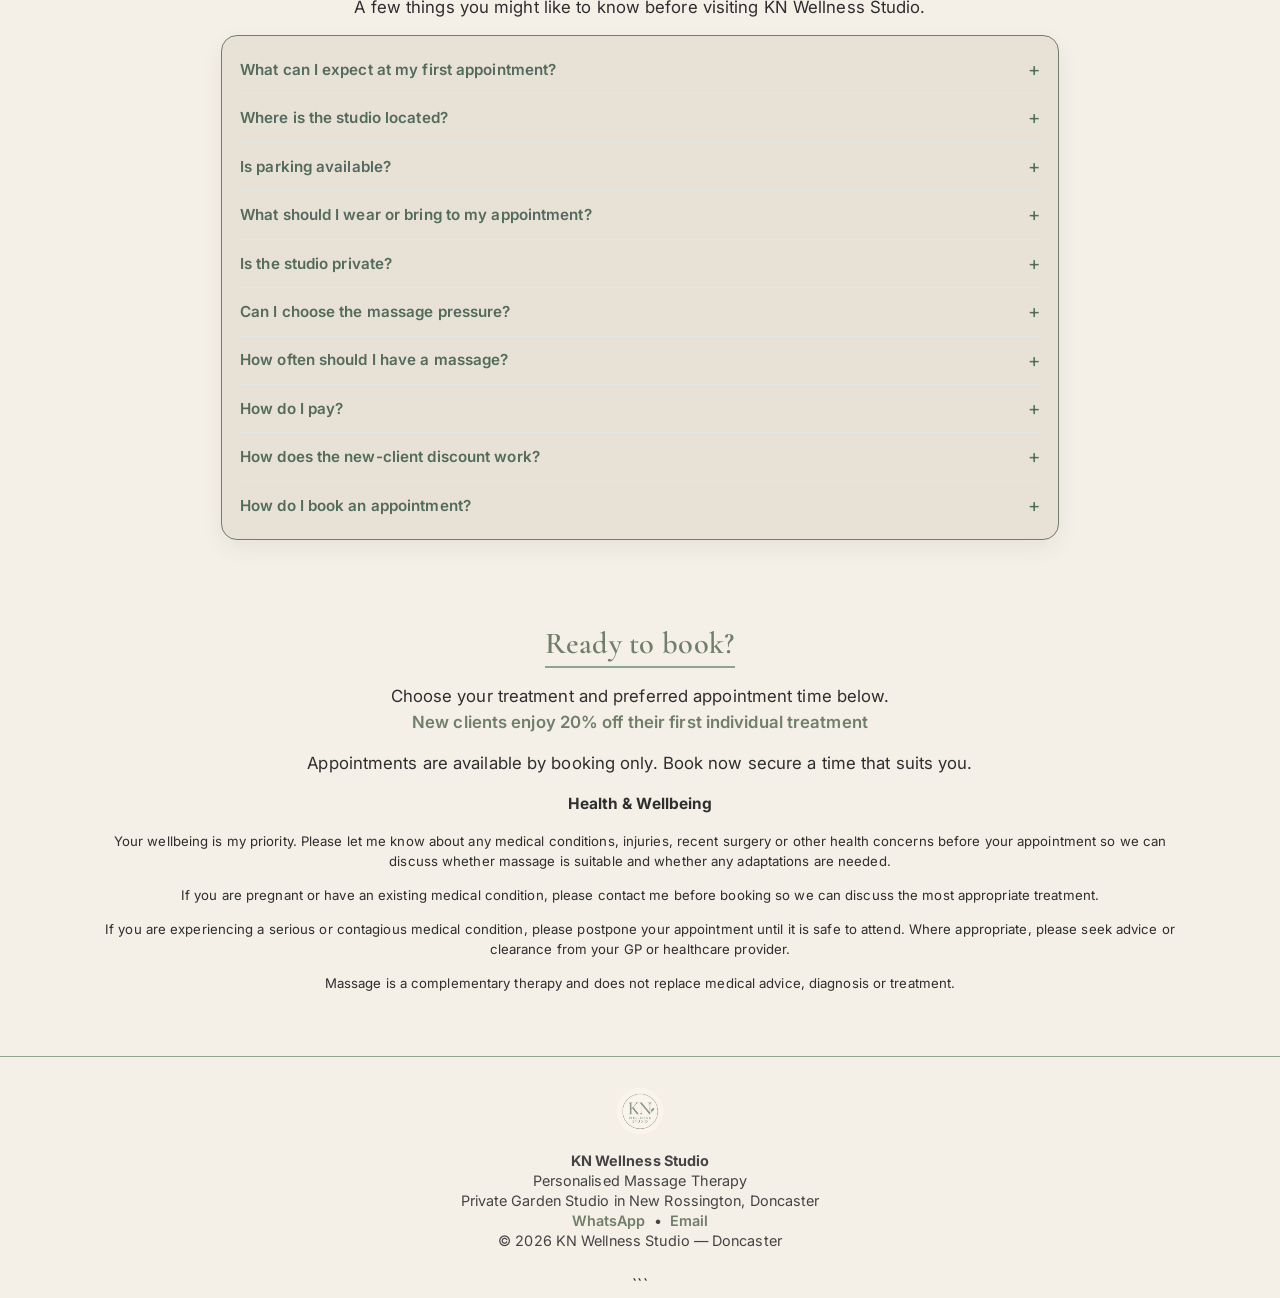
==== commit b3d36bd8: "Update index.html" ====
--- a/index.html
+++ b/index.html
@@ -289,7 +289,7 @@
         <div class="card fade">
           <h3>Hot Stone Massage</h3>
 <p>Experience the soothing warmth of heated stones combined with flowing massage techniques.</p>
-<p>A deeply calming treatment designed to ease tension, soothe tired muscles and leave you feeling refreshed.</p>
+<p>A deeply calming treatment designed to ease tension, soothe tired muscles and leave you feeling restored.</p>
 <p class="best-for">Ideal for: <span>Stress, general tension and anyone looking for a luxurious, soothing treatment.</span></p>
       </div>
     </section>
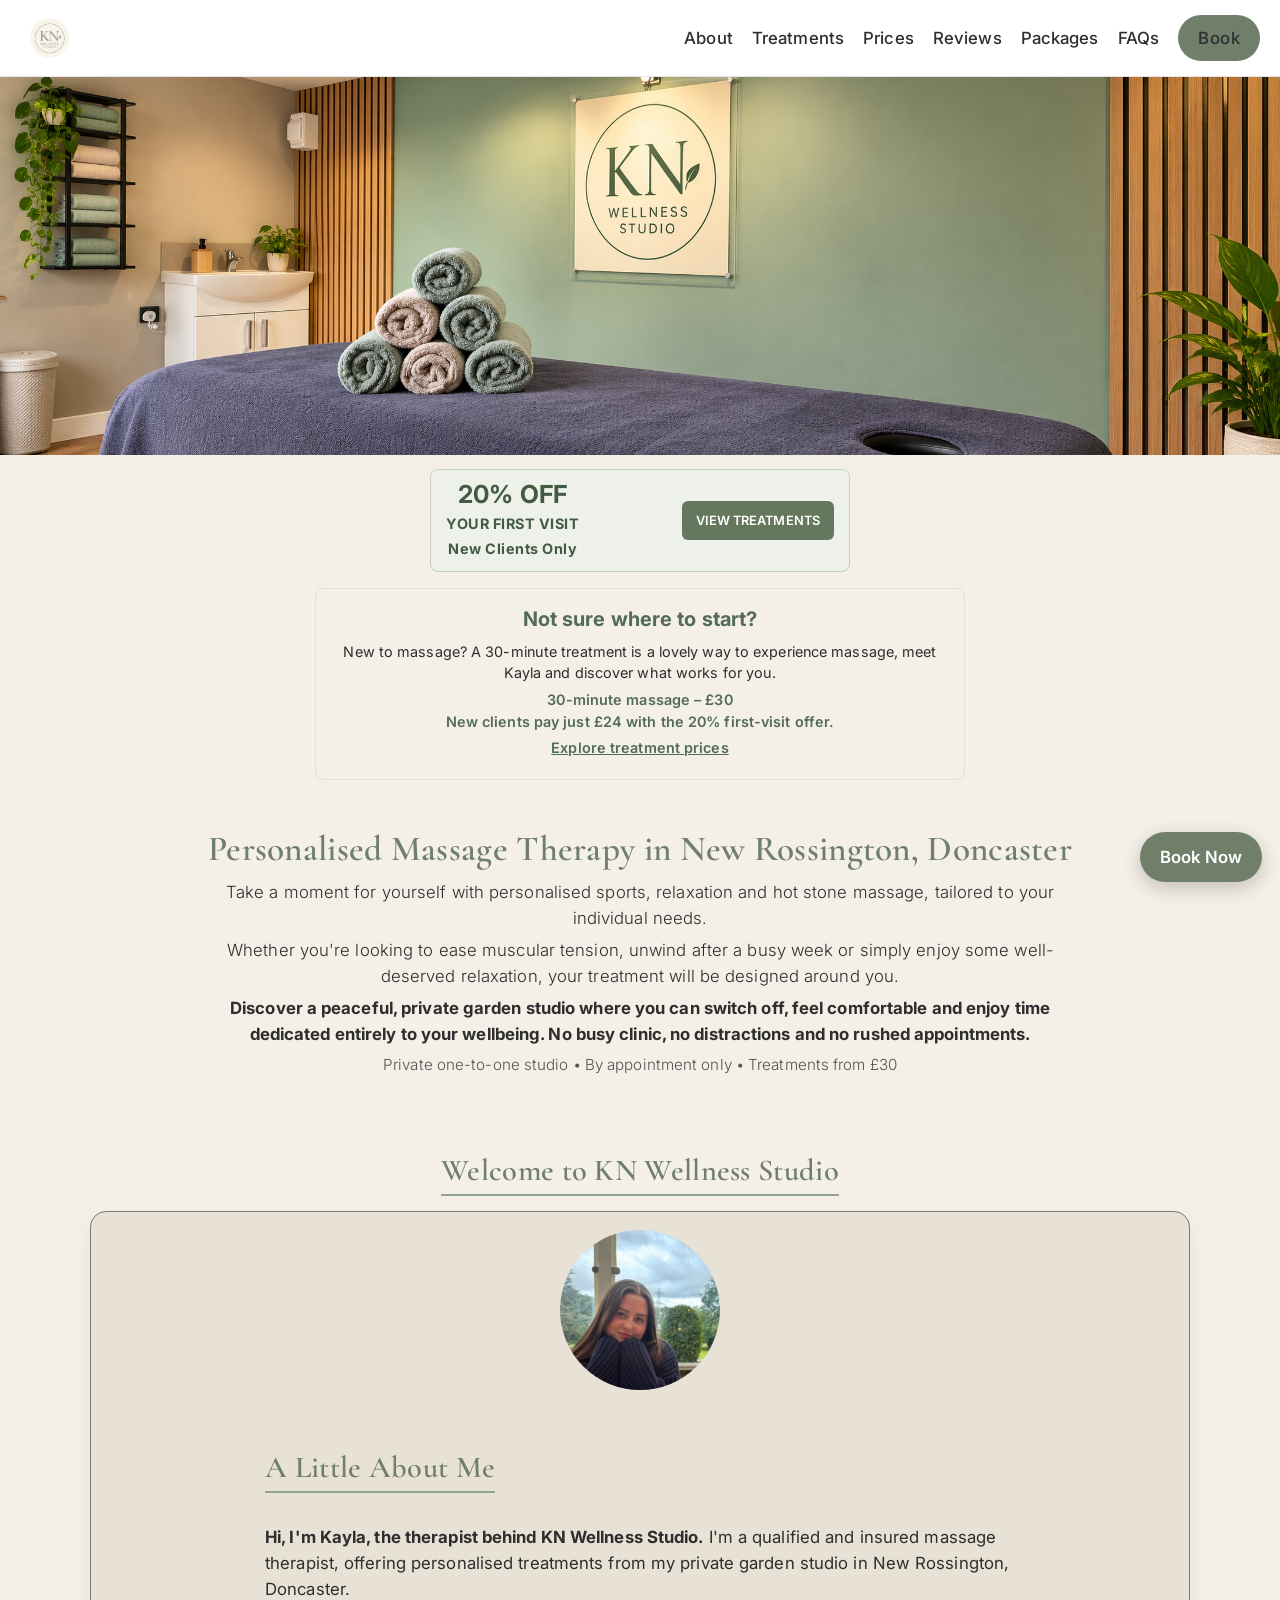
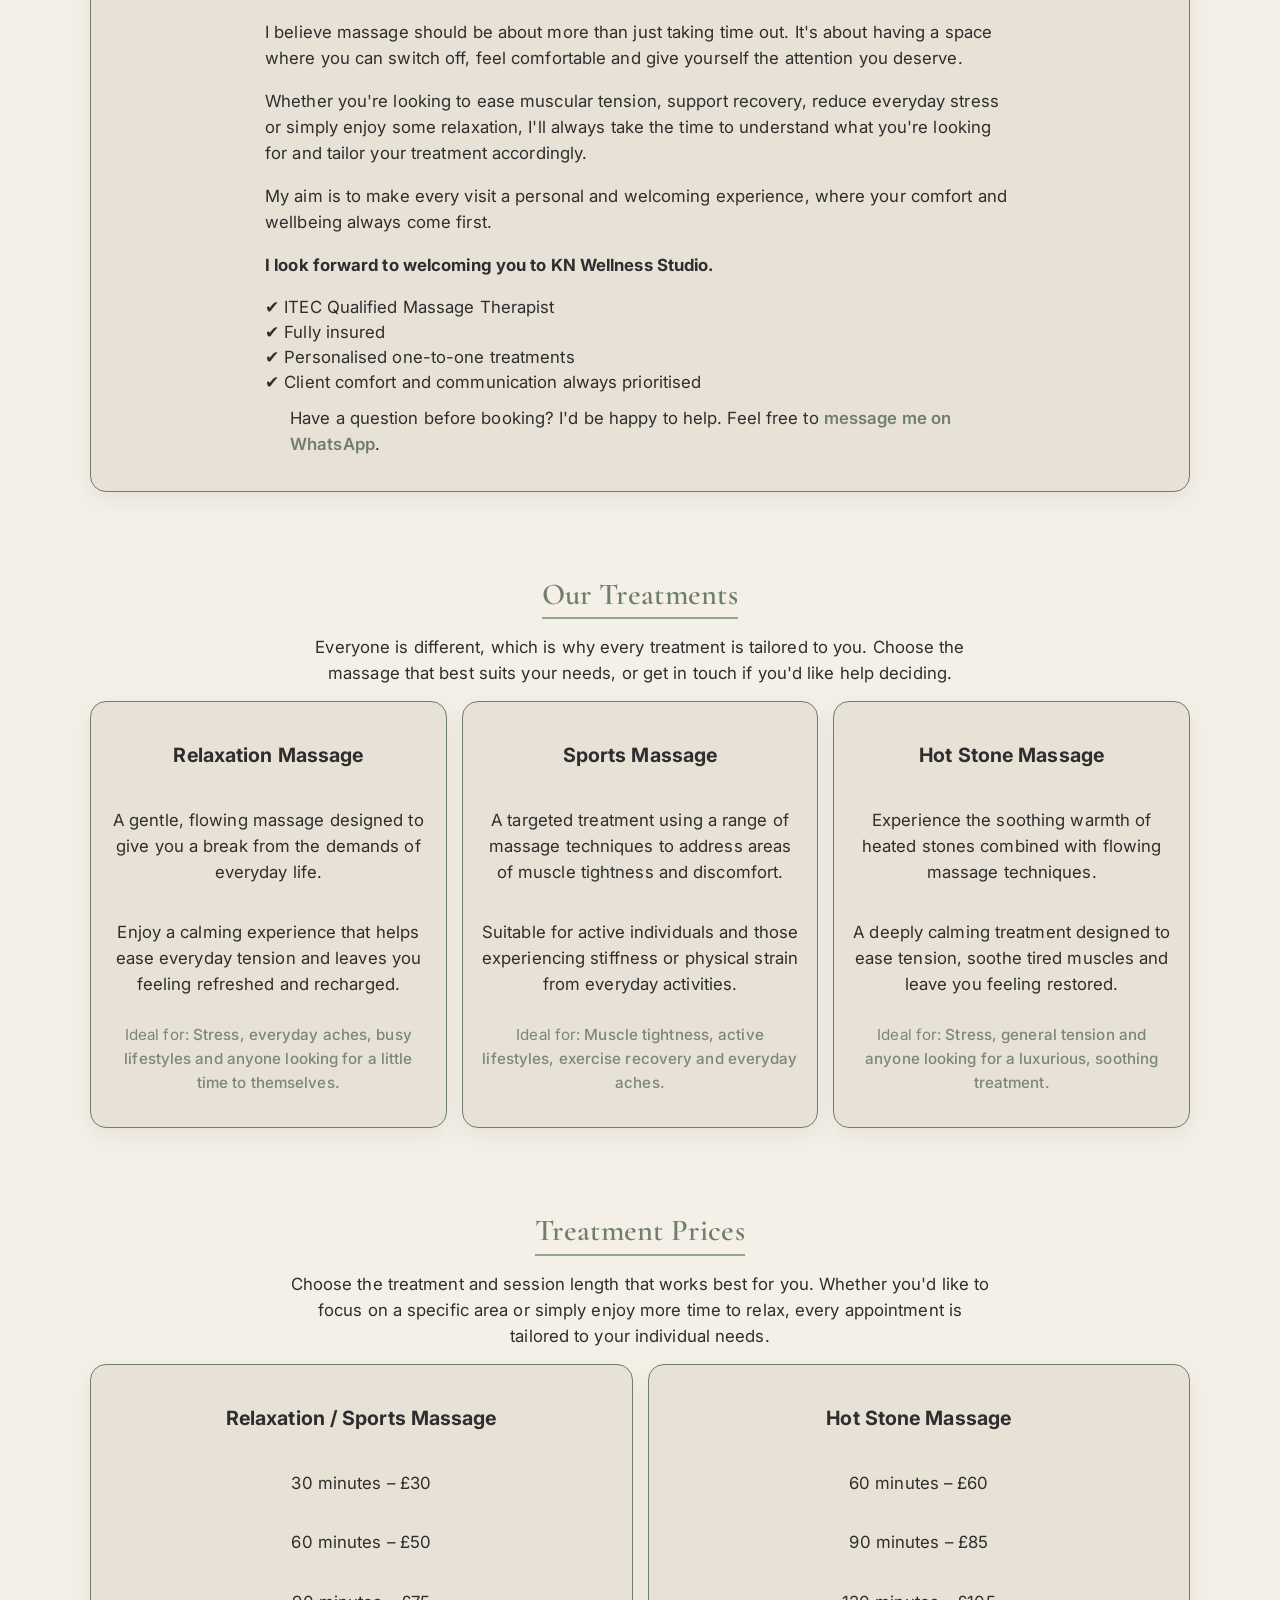
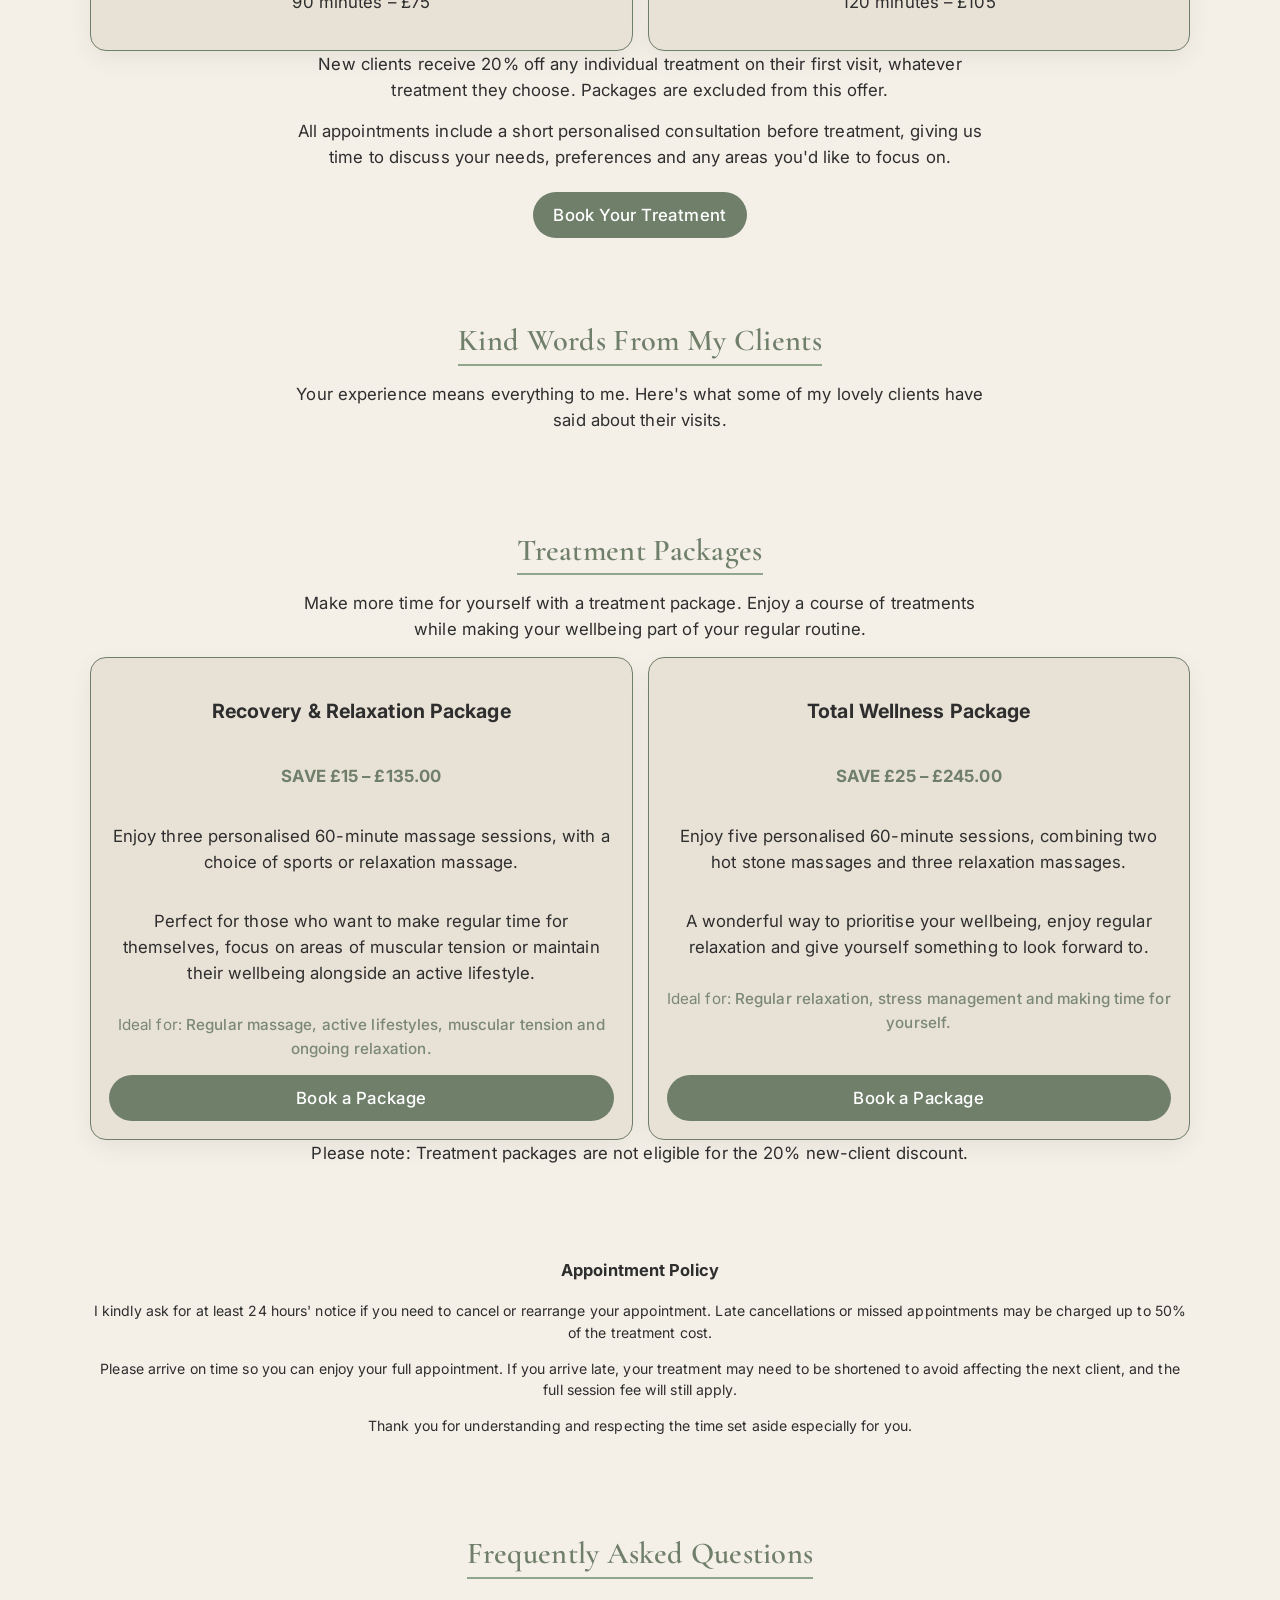
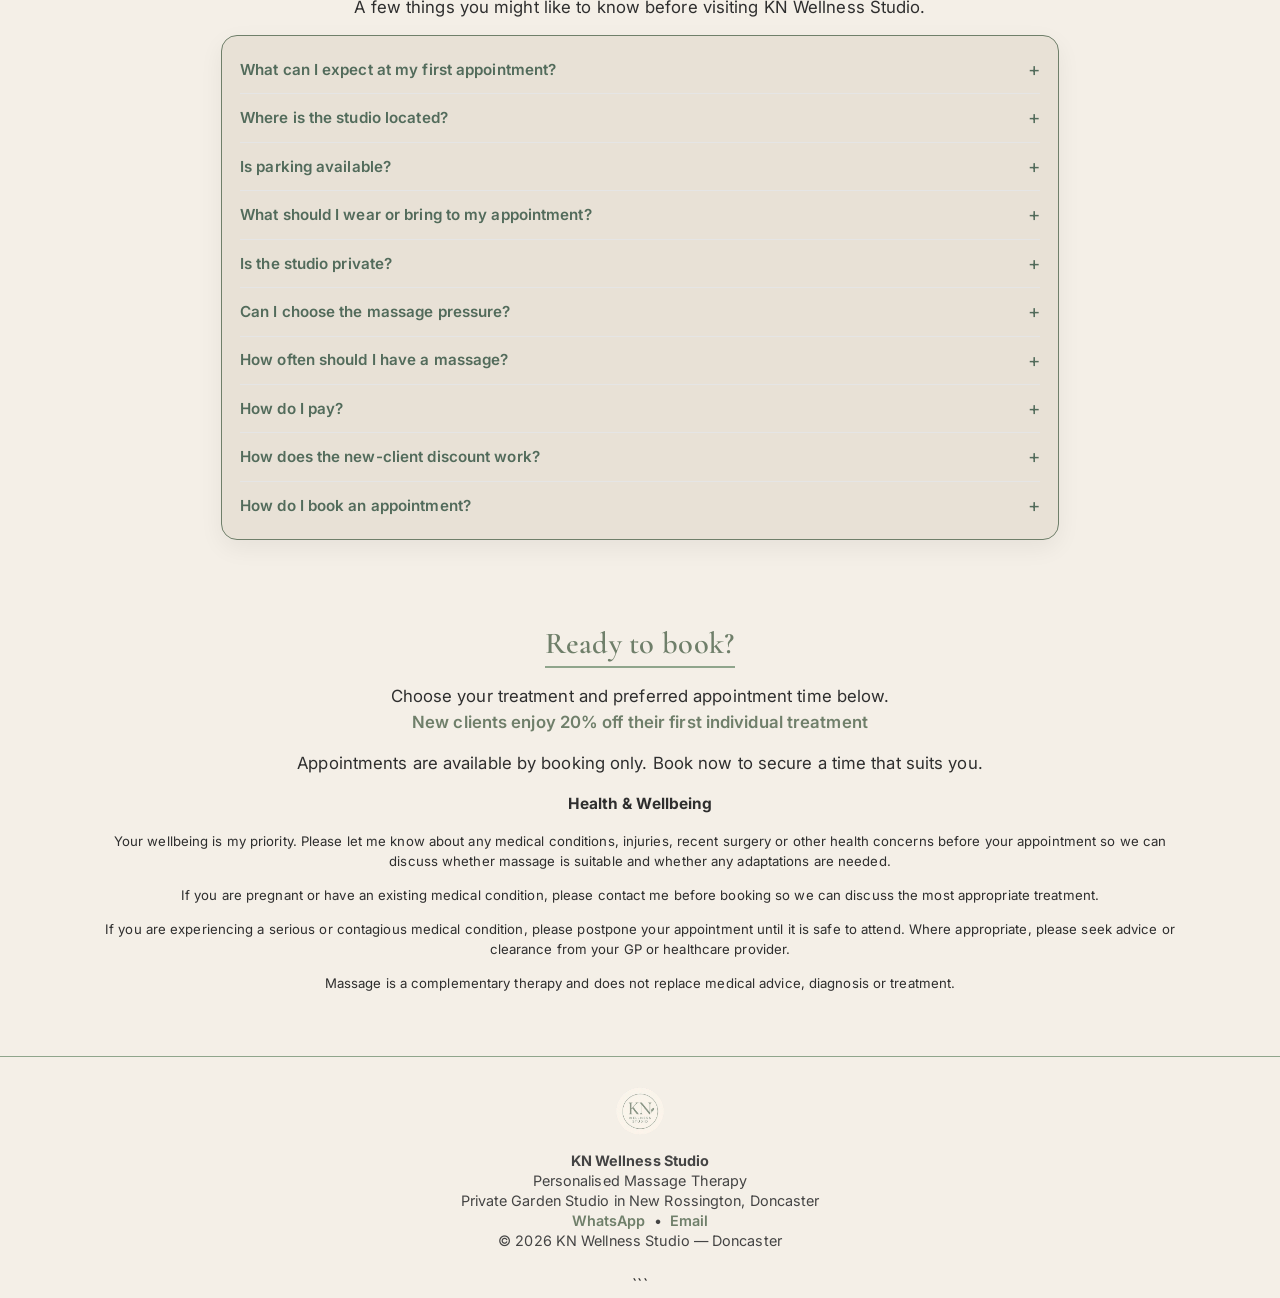
==== commit f126c992: "Update index.html" ====
--- a/index.html
+++ b/index.html
@@ -424,7 +424,7 @@
       <h2 class="section-title">Ready to book?</h2>
       <div class="trust-bar">Choose your treatment and preferred appointment time below.</div>
       <p class="section-note highlight">New clients enjoy 20% off their first individual treatment</p>
-      <p class="section-note">Appointments are available by booking only. Book now secure a time that suits you.</p>
+      <p class="section-note">Appointments are available by booking only. Book now to secure a time that suits you.</p>
 
       <!-- SQUARE BOOKING -->
       <div id="square-booking"></div>
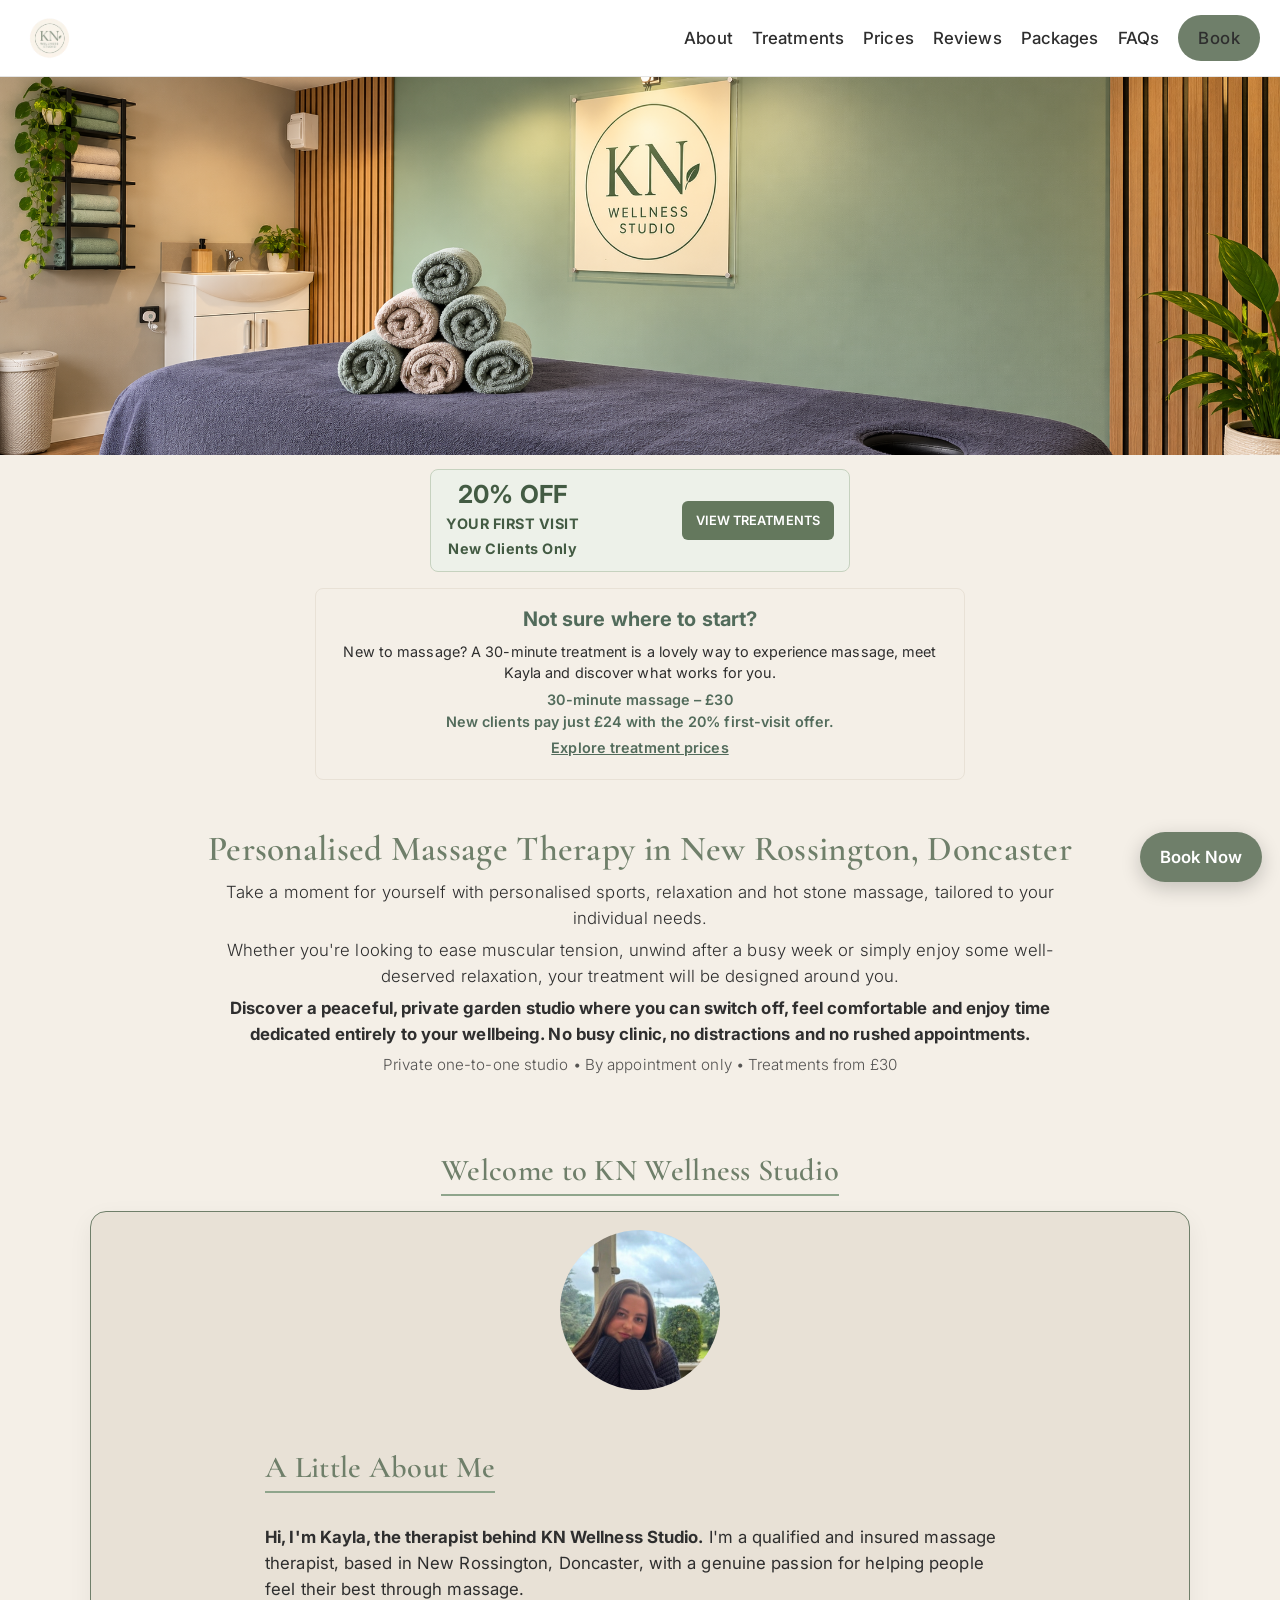
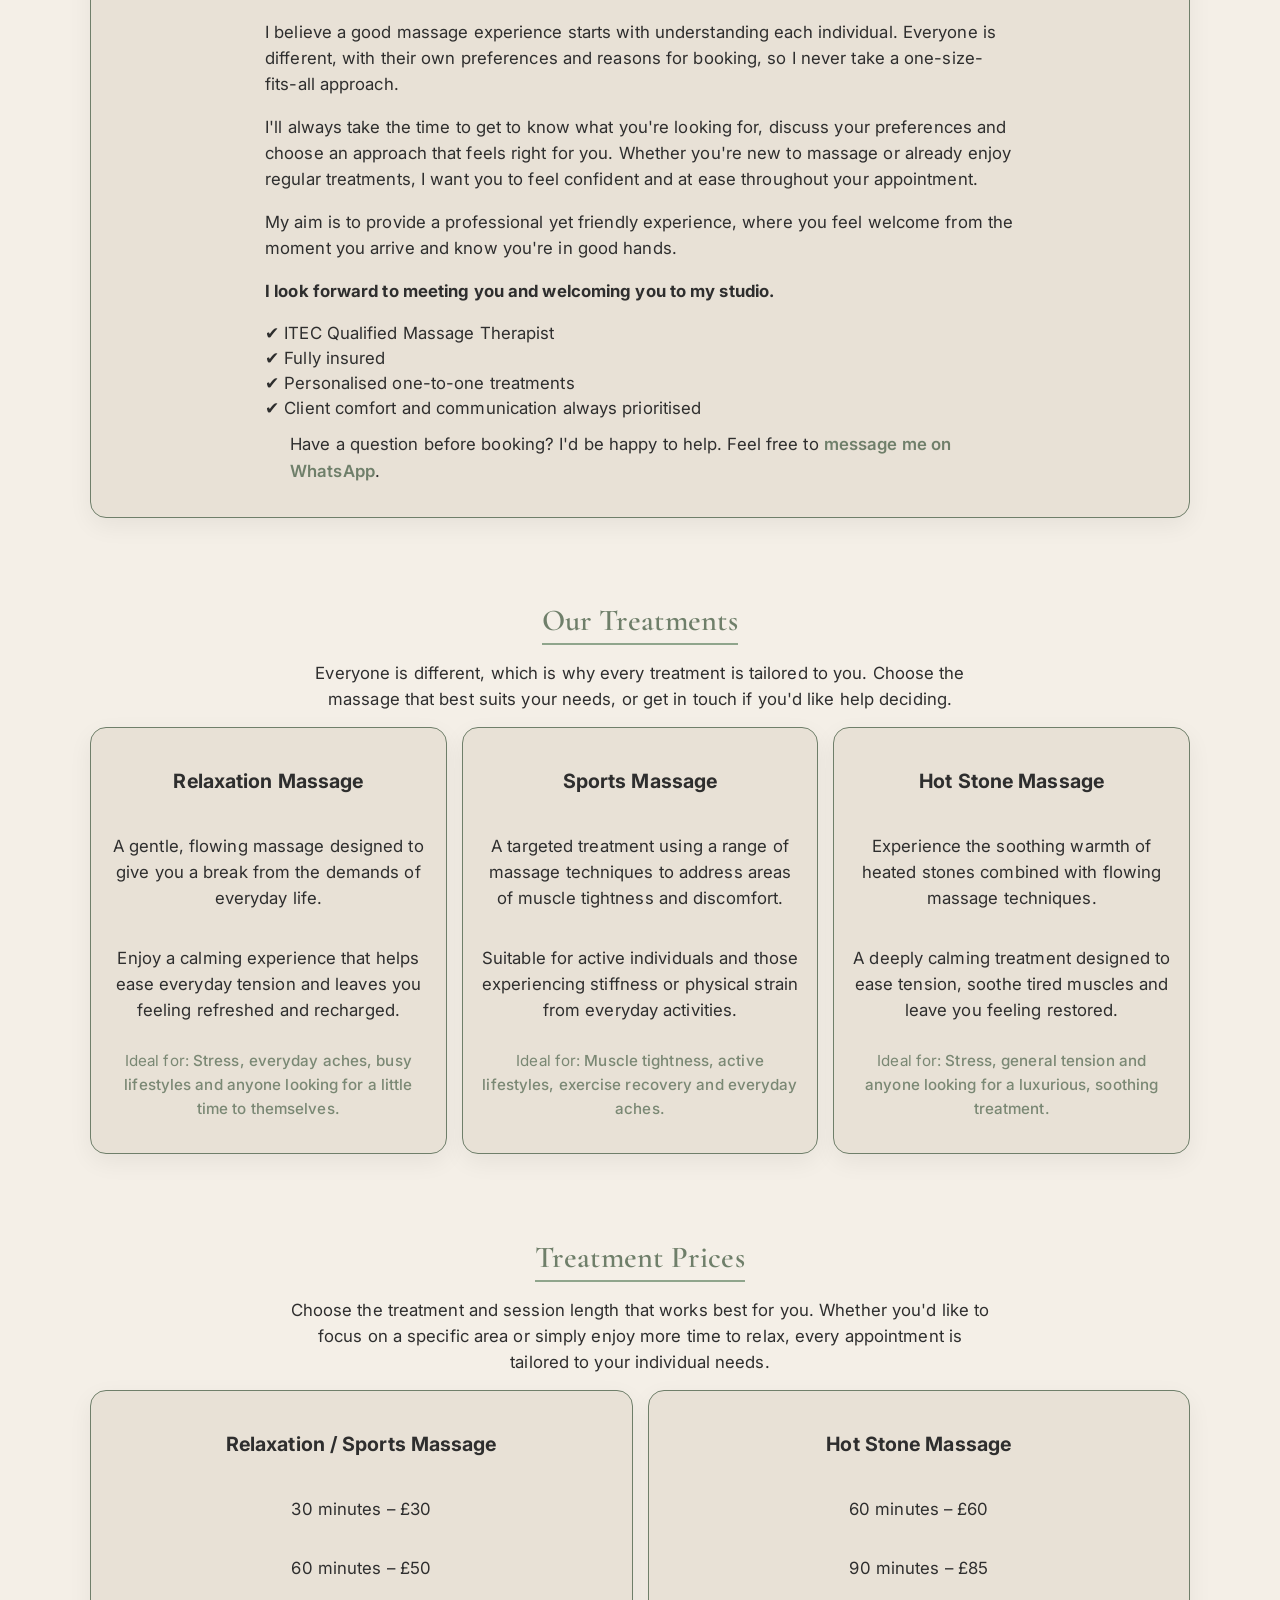
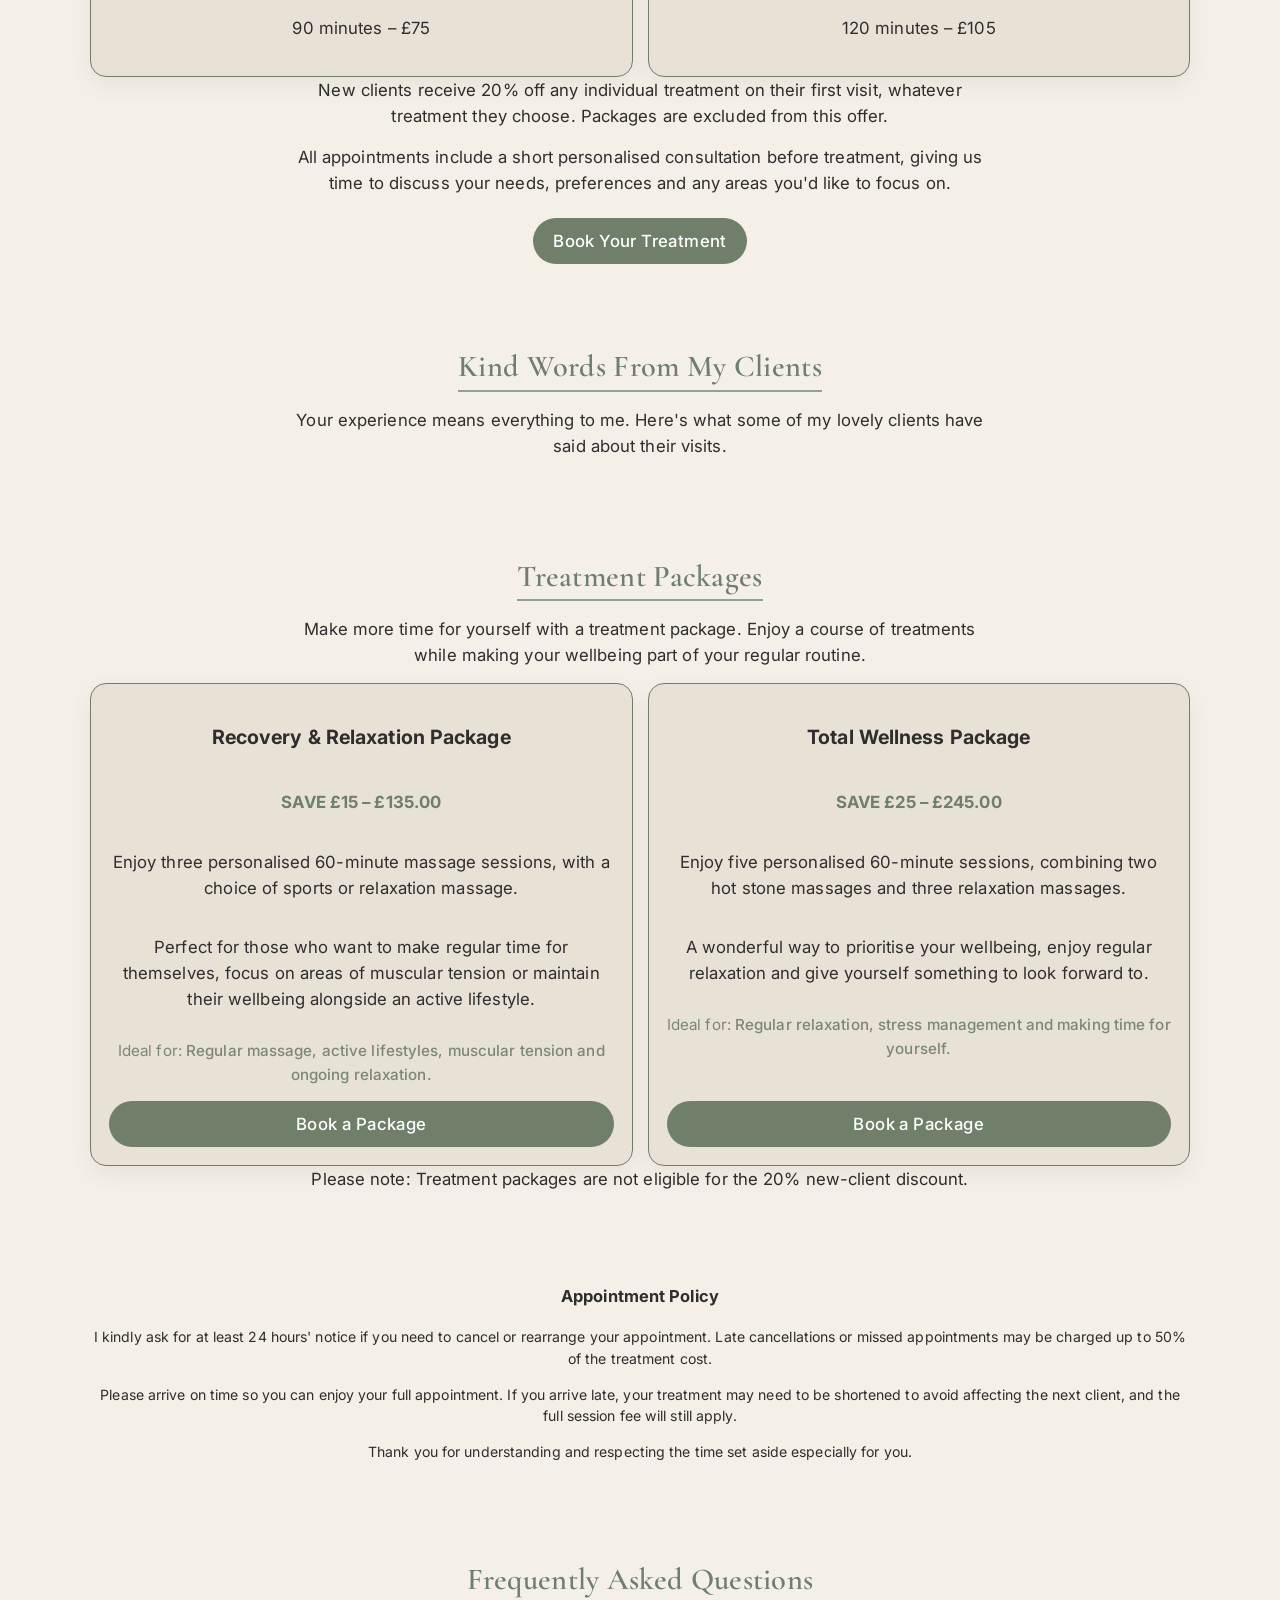
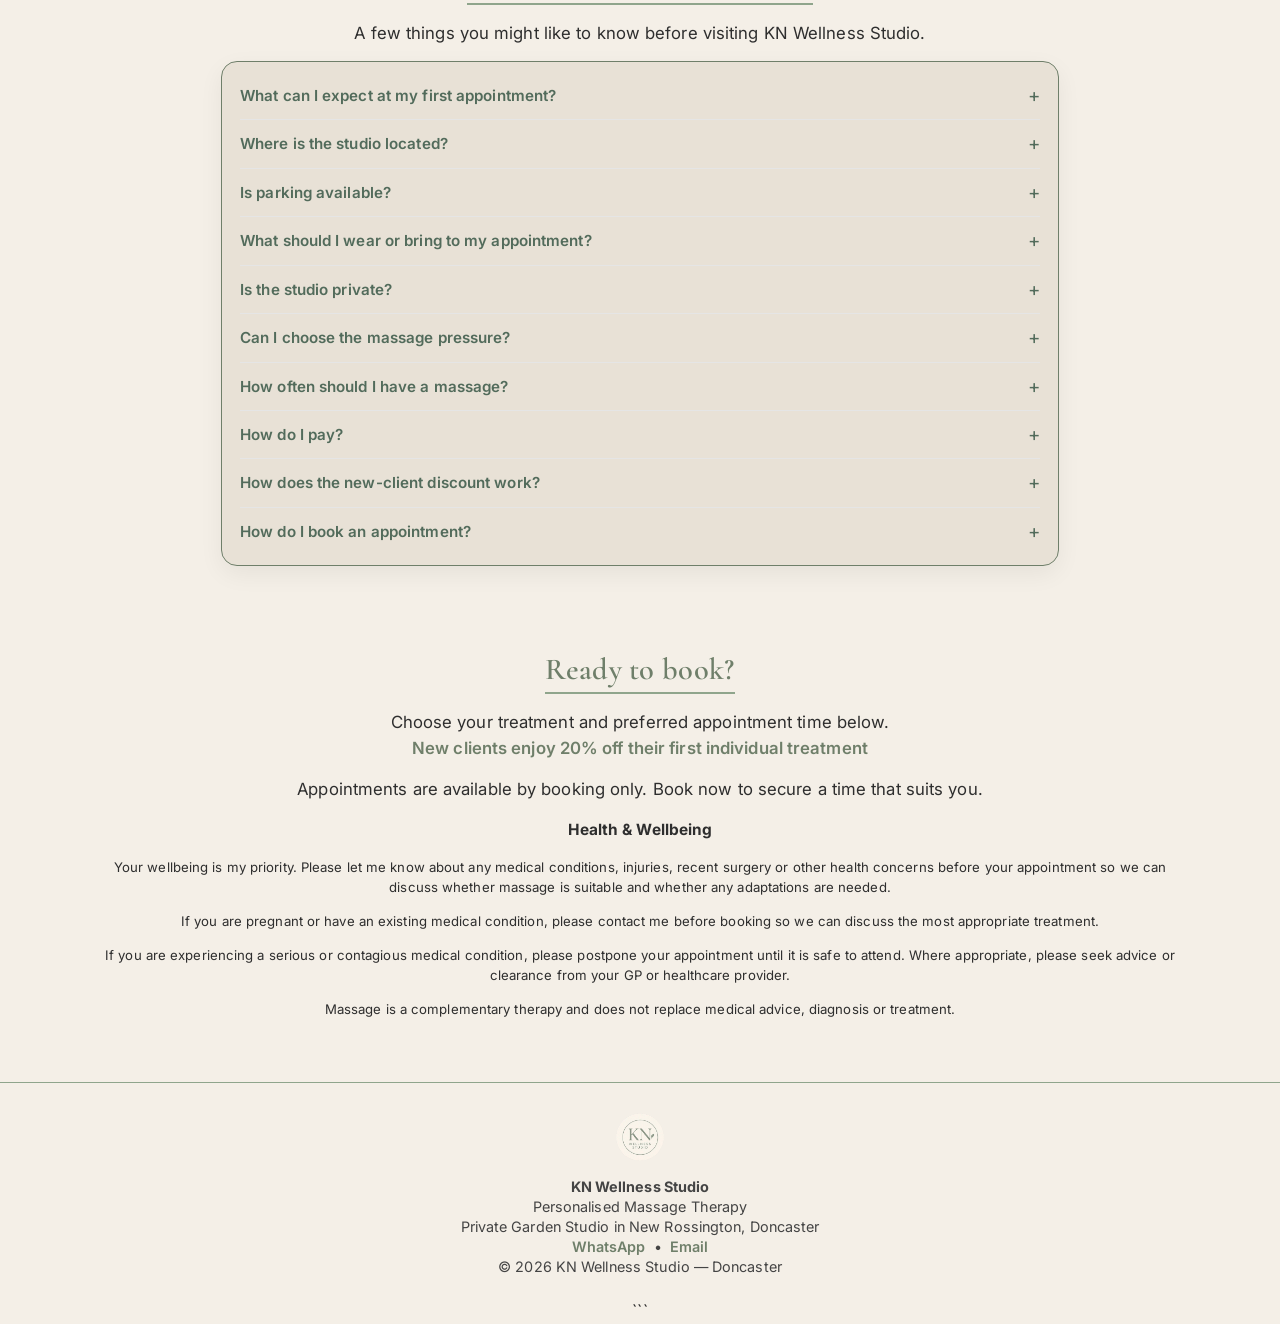
==== commit 324bfd45: "Update index.html" ====
--- a/index.html
+++ b/index.html
@@ -253,19 +253,25 @@
         </div>
         <div class="about-right about-text">
           <h3 class="section-title">A Little About Me</h3>
-          <p><strong>Hi, I'm Kayla, the therapist behind KN Wellness Studio.</strong> I'm a qualified and insured massage therapist, offering personalised treatments from my private garden studio in New Rossington, Doncaster.</p>
-          <p>I believe massage should be about more than just taking time out. It's about having a space where you can switch off, feel comfortable and give yourself the attention you deserve.</p>
-          <p>Whether you're looking to ease muscular tension, support recovery, reduce everyday stress or simply enjoy some relaxation, I'll always take the time to understand what you're looking for and tailor your treatment accordingly.</p>
-          <p>My aim is to make every visit a personal and welcoming experience, where your comfort and wellbeing always come first.</p>
-          <p><strong>I look forward to welcoming you to KN Wellness Studio.</strong></p>
-          <ul class="about-list">
-            <li>✔ ITEC Qualified Massage Therapist</li>
-            <li>✔ Fully insured</li>
-            <li>✔ Personalised one-to-one treatments</li>
-            <li>✔ Client comfort and communication always prioritised</li>
-          </ul>
-          <p class="section-note">Have a question before booking? I'd be happy to help. Feel free to <a href="https://wa.me/447368582502" class="contact-link">message me on WhatsApp</a>.</p>
-        </div>
+
+<p><strong>Hi, I'm Kayla, the therapist behind KN Wellness Studio.</strong> I'm a qualified and insured massage therapist, based in New Rossington, Doncaster, with a genuine passion for helping people feel their best through massage.</p>
+
+<p>I believe a good massage experience starts with understanding each individual. Everyone is different, with their own preferences and reasons for booking, so I never take a one-size-fits-all approach.</p>
+
+<p>I'll always take the time to get to know what you're looking for, discuss your preferences and choose an approach that feels right for you. Whether you're new to massage or already enjoy regular treatments, I want you to feel confident and at ease throughout your appointment.</p>
+
+<p>My aim is to provide a professional yet friendly experience, where you feel welcome from the moment you arrive and know you're in good hands.</p>
+
+<p><strong>I look forward to meeting you and welcoming you to my studio.</strong></p>
+
+<ul class="about-list">
+  <li>✔ ITEC Qualified Massage Therapist</li>
+  <li>✔ Fully insured</li>
+  <li>✔ Personalised one-to-one treatments</li>
+  <li>✔ Client comfort and communication always prioritised</li>
+</ul>
+
+<p class="section-note">Have a question before booking? I'd be happy to help. Feel free to <a href="https://wa.me/447368582502" class="contact-link">message me on WhatsApp</a>.</p>
       </div>
     </section>
 
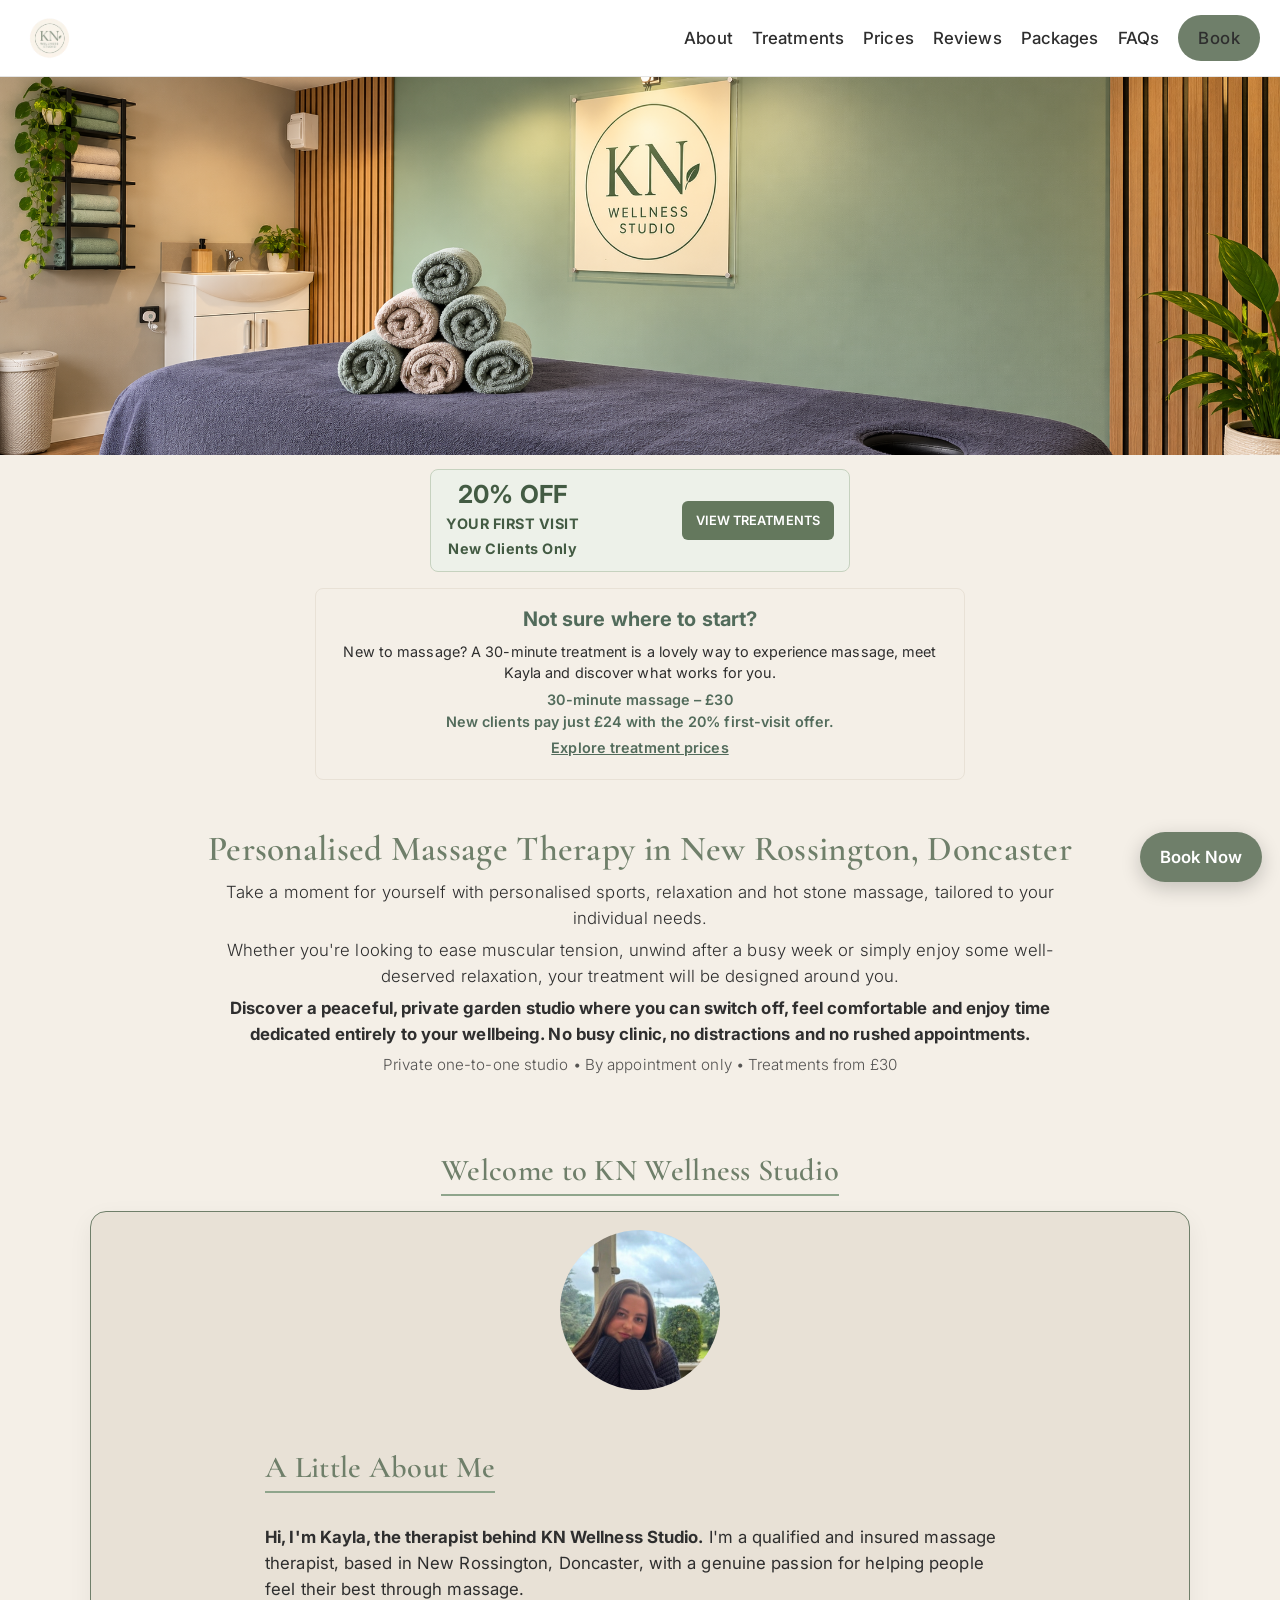
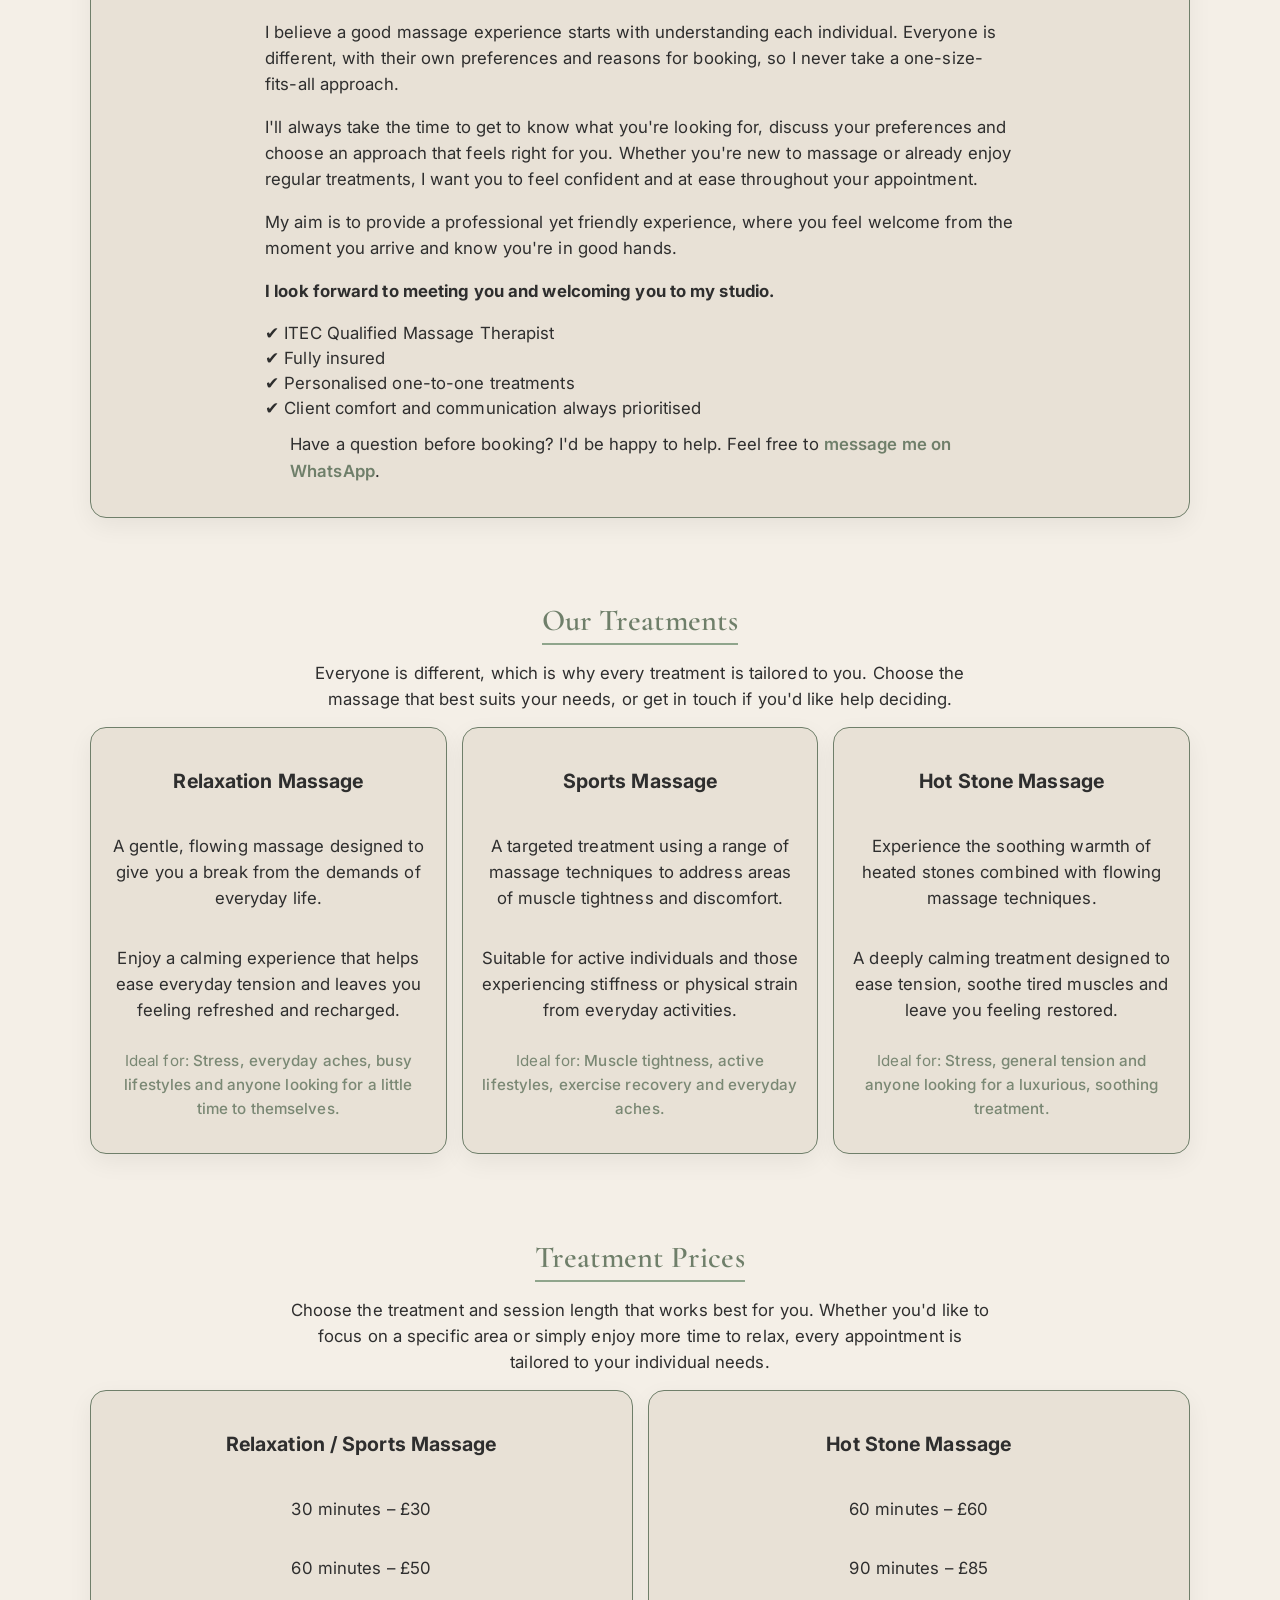
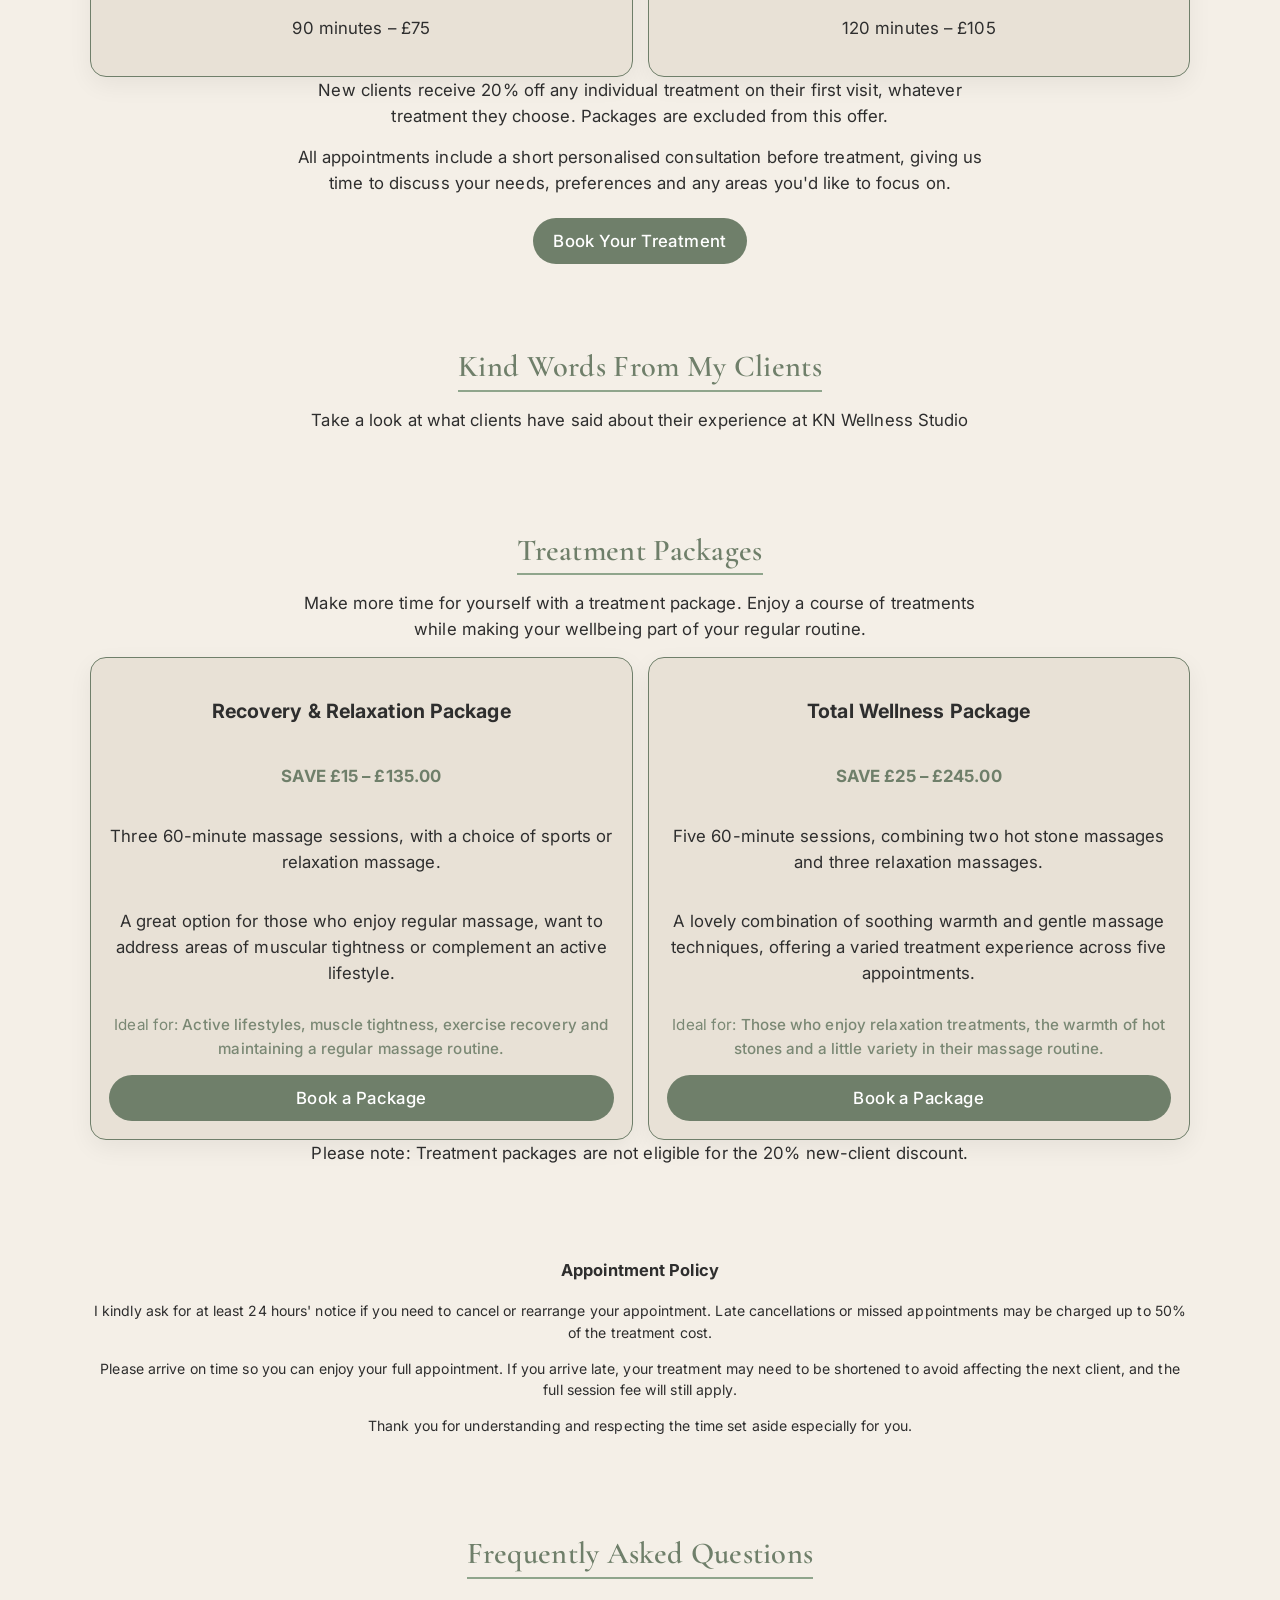
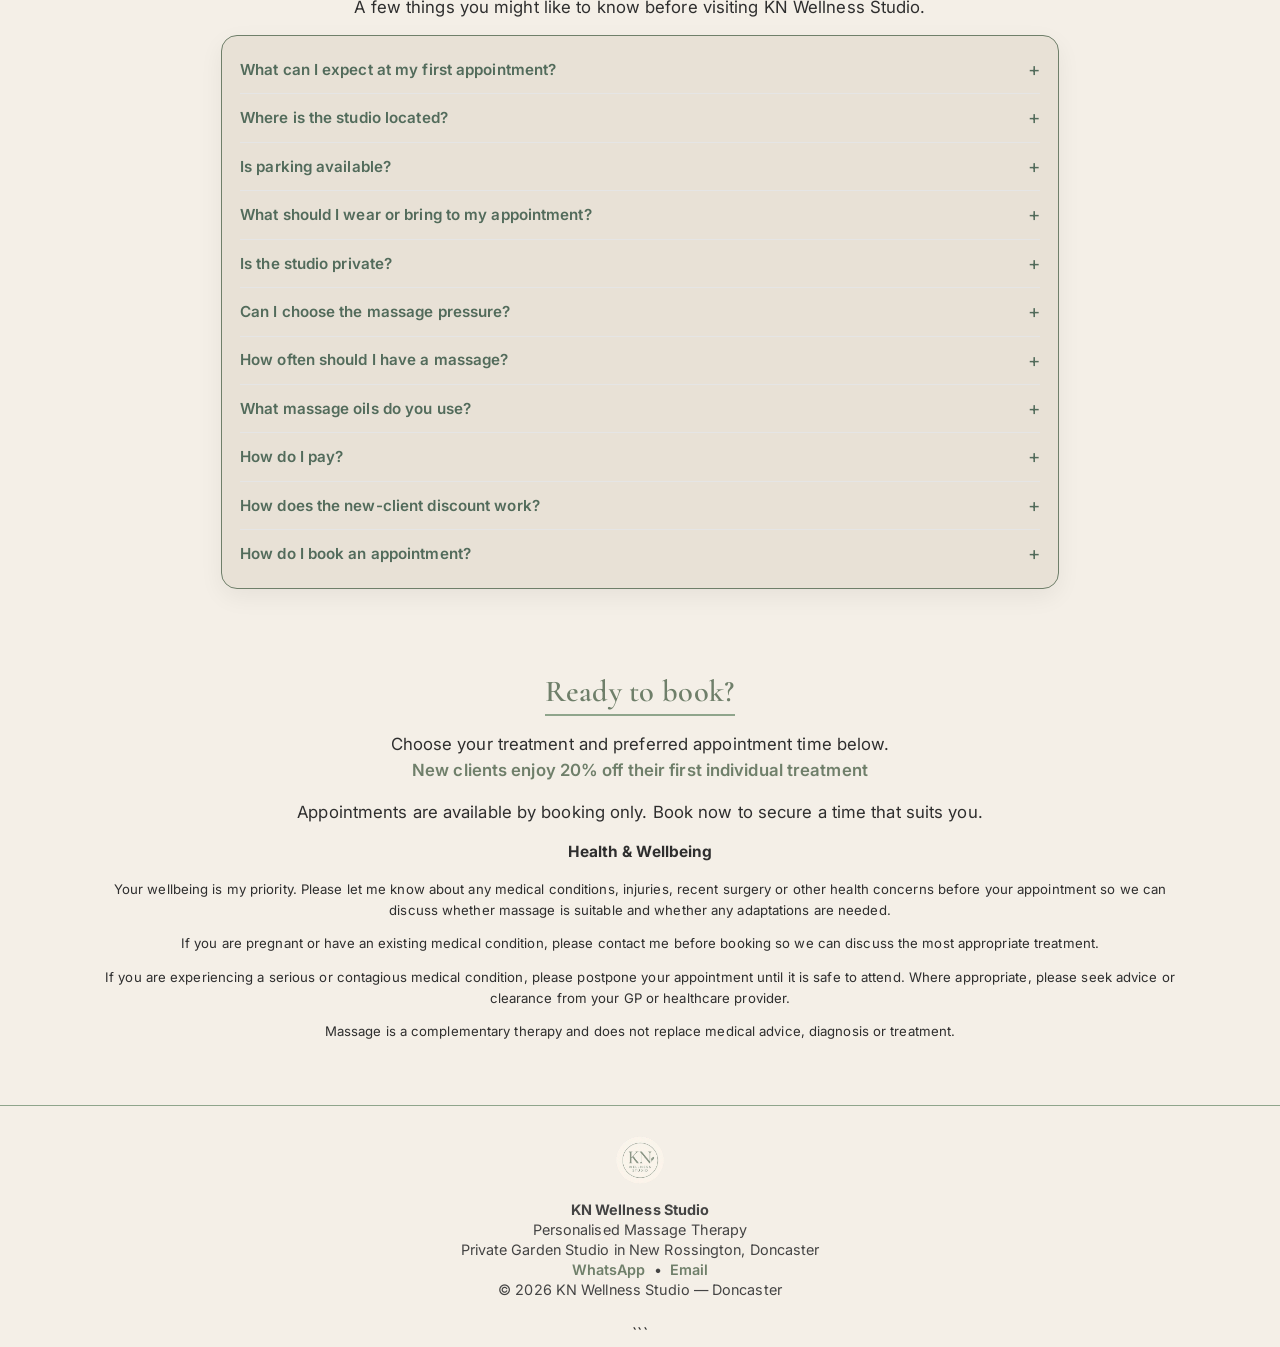
==== commit c4d08b75: "Update index.html" ====
--- a/index.html
+++ b/index.html
@@ -254,12 +254,10 @@
         <div class="about-right about-text">
           <h3 class="section-title">A Little About Me</h3>
 
-<p><strong>Hi, I'm Kayla, the therapist behind KN Wellness Studio.</strong> I'm a qualified and insured massage therapist, based in New Rossington, Doncaster, with a genuine passion for helping people feel their best through massage.</p>
-
+<p><strong>Hi, I'm Kayla, the therapist behind KN Wellness Studio.</strong> 
+  I'm a qualified and insured massage therapist, based in New Rossington, Doncaster, with a genuine passion for helping people feel their best through massage.</p>
 <p>I believe a good massage experience starts with understanding each individual. Everyone is different, with their own preferences and reasons for booking, so I never take a one-size-fits-all approach.</p>
-
 <p>I'll always take the time to get to know what you're looking for, discuss your preferences and choose an approach that feels right for you. Whether you're new to massage or already enjoy regular treatments, I want you to feel confident and at ease throughout your appointment.</p>
-
 <p>My aim is to provide a professional yet friendly experience, where you feel welcome from the moment you arrive and know you're in good hands.</p>
 
 <p><strong>I look forward to meeting you and welcoming you to my studio.</strong></p>
@@ -328,7 +326,7 @@
     <!-- REVIEWS -->
     <section class="section fade" id="reviews">
       <h2 class="section-title">Kind Words From My Clients</h2>
-      <p class="section-intro">Your experience means everything to me. Here's what some of my lovely clients have said about their visits.</p>
+      <p class="section-intro">Take a look at what clients have said about their experience at KN Wellness Studio</p>
 
       <!-- SOCIABLEKIT GOOGLE REVIEWS -->
       <div class="sk-ww-google-reviews" data-embed-id="25727631"></div>
@@ -342,19 +340,19 @@
       <div class="grid">
         <div class="card fade">
           <h3>Recovery & Relaxation Package</h3>
-          <p class="highlight"><strong>SAVE £15 – £135.00</strong></p>
-          <p>Enjoy three personalised 60-minute massage sessions, with a choice of sports or relaxation massage.</p>
-          <p>Perfect for those who want to make regular time for themselves, focus on areas of muscular tension or maintain their wellbeing alongside an active lifestyle.</p>
-          <p class="best-for">Ideal for: <span>Regular massage, active lifestyles, muscular tension and ongoing relaxation.</span></p>
-          <a href="#contact" class="btn btn-primary service-btn">Book a Package</a>
+<p class="highlight"><strong>SAVE £15 – £135.00</strong></p>
+<p>Three 60-minute massage sessions, with a choice of sports or relaxation massage.</p>
+<p>A great option for those who enjoy regular massage, want to address areas of muscular tightness or complement an active lifestyle.</p>
+<p class="best-for">Ideal for: <span>Active lifestyles, muscle tightness, exercise recovery and maintaining a regular massage routine.</span></p>
+<a href="#contact" class="btn btn-primary service-btn">Book a Package</a>
         </div>
         <div class="card fade">
           <h3>Total Wellness Package</h3>
-          <p class="highlight"><strong>SAVE £25 – £245.00</strong></p>
-          <p>Enjoy five personalised 60-minute sessions, combining two hot stone massages and three relaxation massages.</p>
-          <p>A wonderful way to prioritise your wellbeing, enjoy regular relaxation and give yourself something to look forward to.</p>
-          <p class="best-for">Ideal for: <span>Regular relaxation, stress management and making time for yourself.</span></p>
-          <a href="#contact" class="btn btn-primary service-btn">Book a Package</a>
+<p class="highlight"><strong>SAVE £25 – £245.00</strong></p>
+<p>Five 60-minute sessions, combining two hot stone massages and three relaxation massages.</p>
+<p>A lovely combination of soothing warmth and gentle massage techniques, offering a varied treatment experience across five appointments.</p>
+<p class="best-for">Ideal for: <span>Those who enjoy relaxation treatments, the warmth of hot stones and a little variety in their massage routine.</span></p>
+<a href="#contact" class="btn btn-primary service-btn">Book a Package</a>
         </div>
       </div>
       <p class="section-note">Please note: Treatment packages are not eligible for the 20% new-client discount.</p>
@@ -398,7 +396,7 @@
         </details>
         <details>
           <summary>Is the studio private?</summary>
-          <p>Absolutely. Every appointment at KN Wellness Studio is completely private and one-to-one. You’ll have the studio entirely to yourself, with no other clients or appointments taking place during your session. This means you can relax, feel comfortable and enjoy your treatment with my undivided attention from start to finish.</p>
+          <p>Absolutely. Your appointment takes place in my private garden studio, with no other clients present during your session. You'll have the space entirely to yourself with my undivided attention throughout your treatment.</p>
         </details>
         <details>
           <summary>Can I choose the massage pressure?</summary>
@@ -409,6 +407,14 @@
           <p>This depends on your individual needs, lifestyle and personal preferences. Some people enjoy an occasional treatment to unwind, while others prefer to make massage part of their regular self-care routine.</p>
           <p>We can discuss what works best for you during your appointment.</p>
         </details>
+        <details>
+  <summary>What massage oils do you use?</summary>
+  <p>I offer a choice of three lovely scents to complement your treatment:</p>
+  <p><strong>Peppermint:</strong> Fresh and invigorating.</p>
+  <p><strong>Eucalyptus:</strong> Crisp and refreshing.</p>
+  <p><strong>Lavender:</strong> Soft and floral.</p>
+  <p>You can let me know which scent you prefer before your appointment or choose when you arrive. If you have any allergies or fragrance sensitivities, please let me know beforehand so we can choose a suitable option.</p>
+</details>
         <details>
           <summary>How do I pay?</summary>
           <p>I accept cash, bank transfers and card payments, including contactless, Apple Pay and Google Pay.</p>
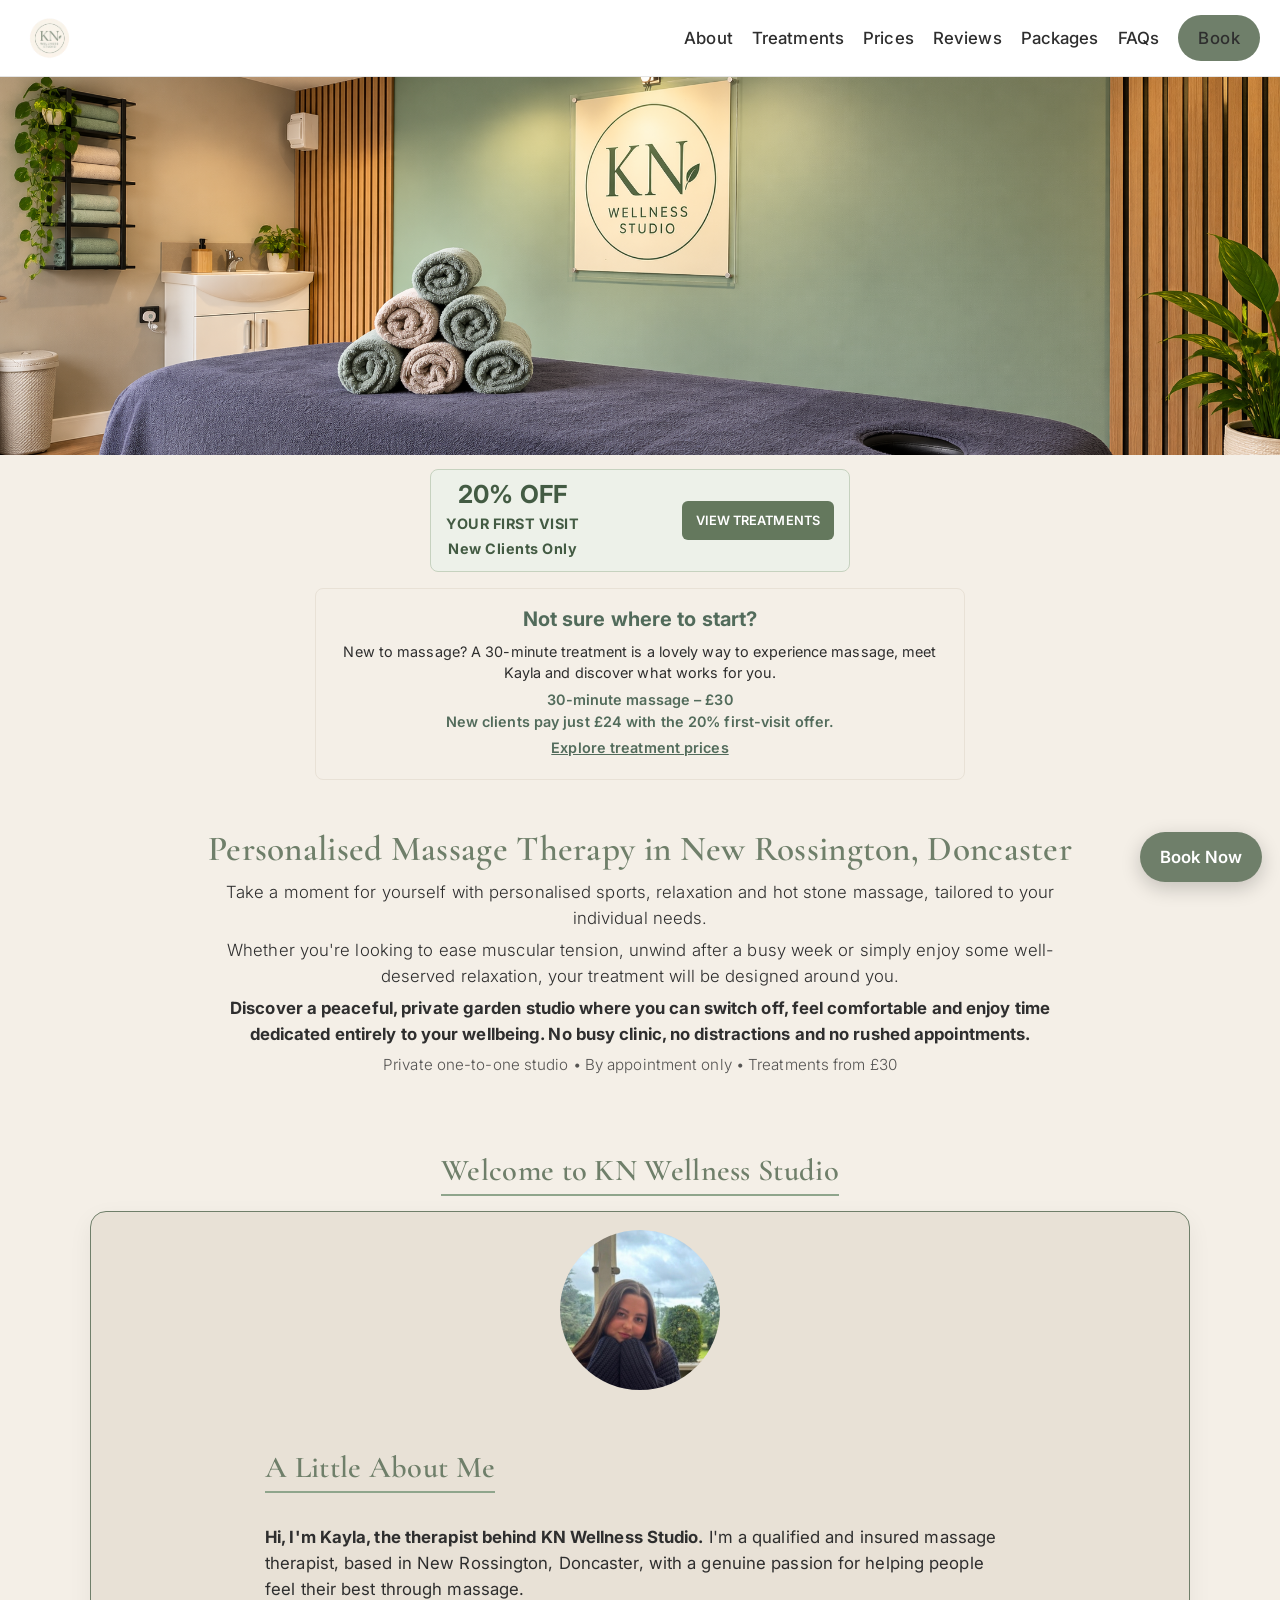
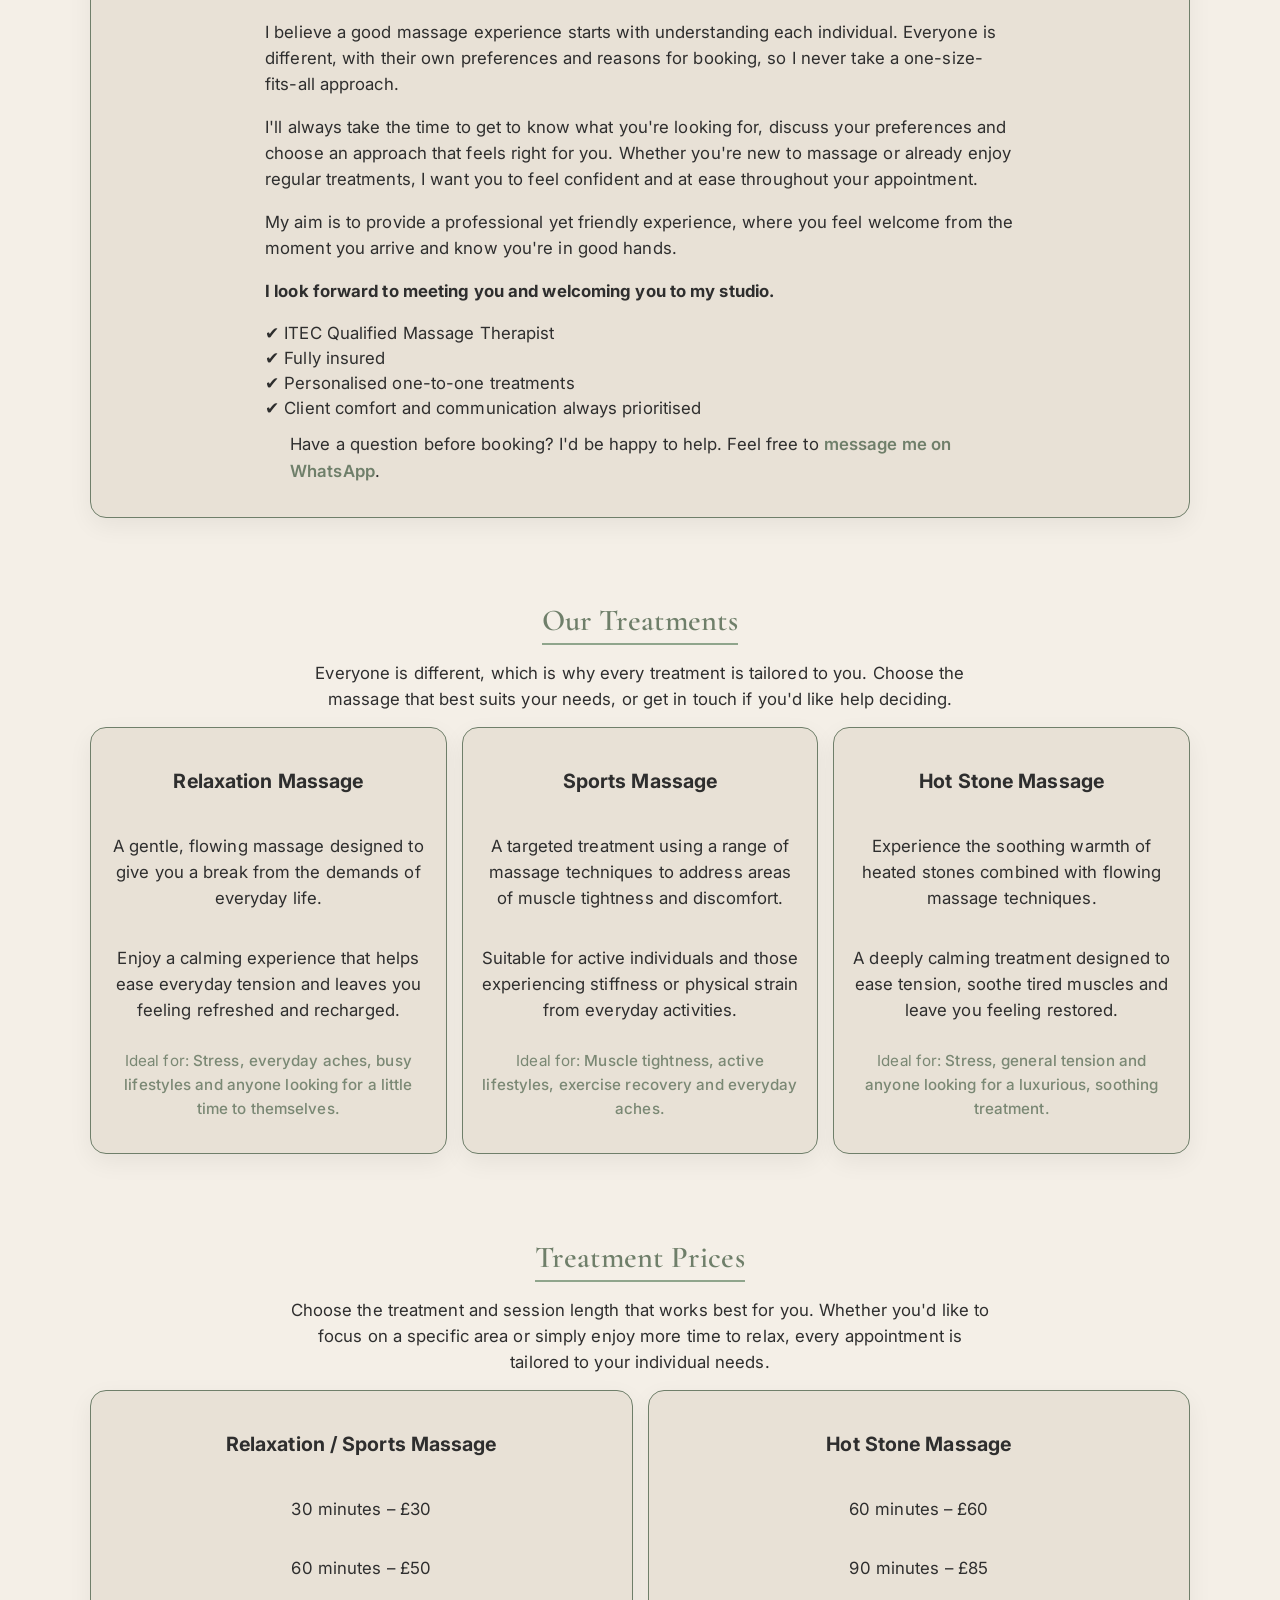
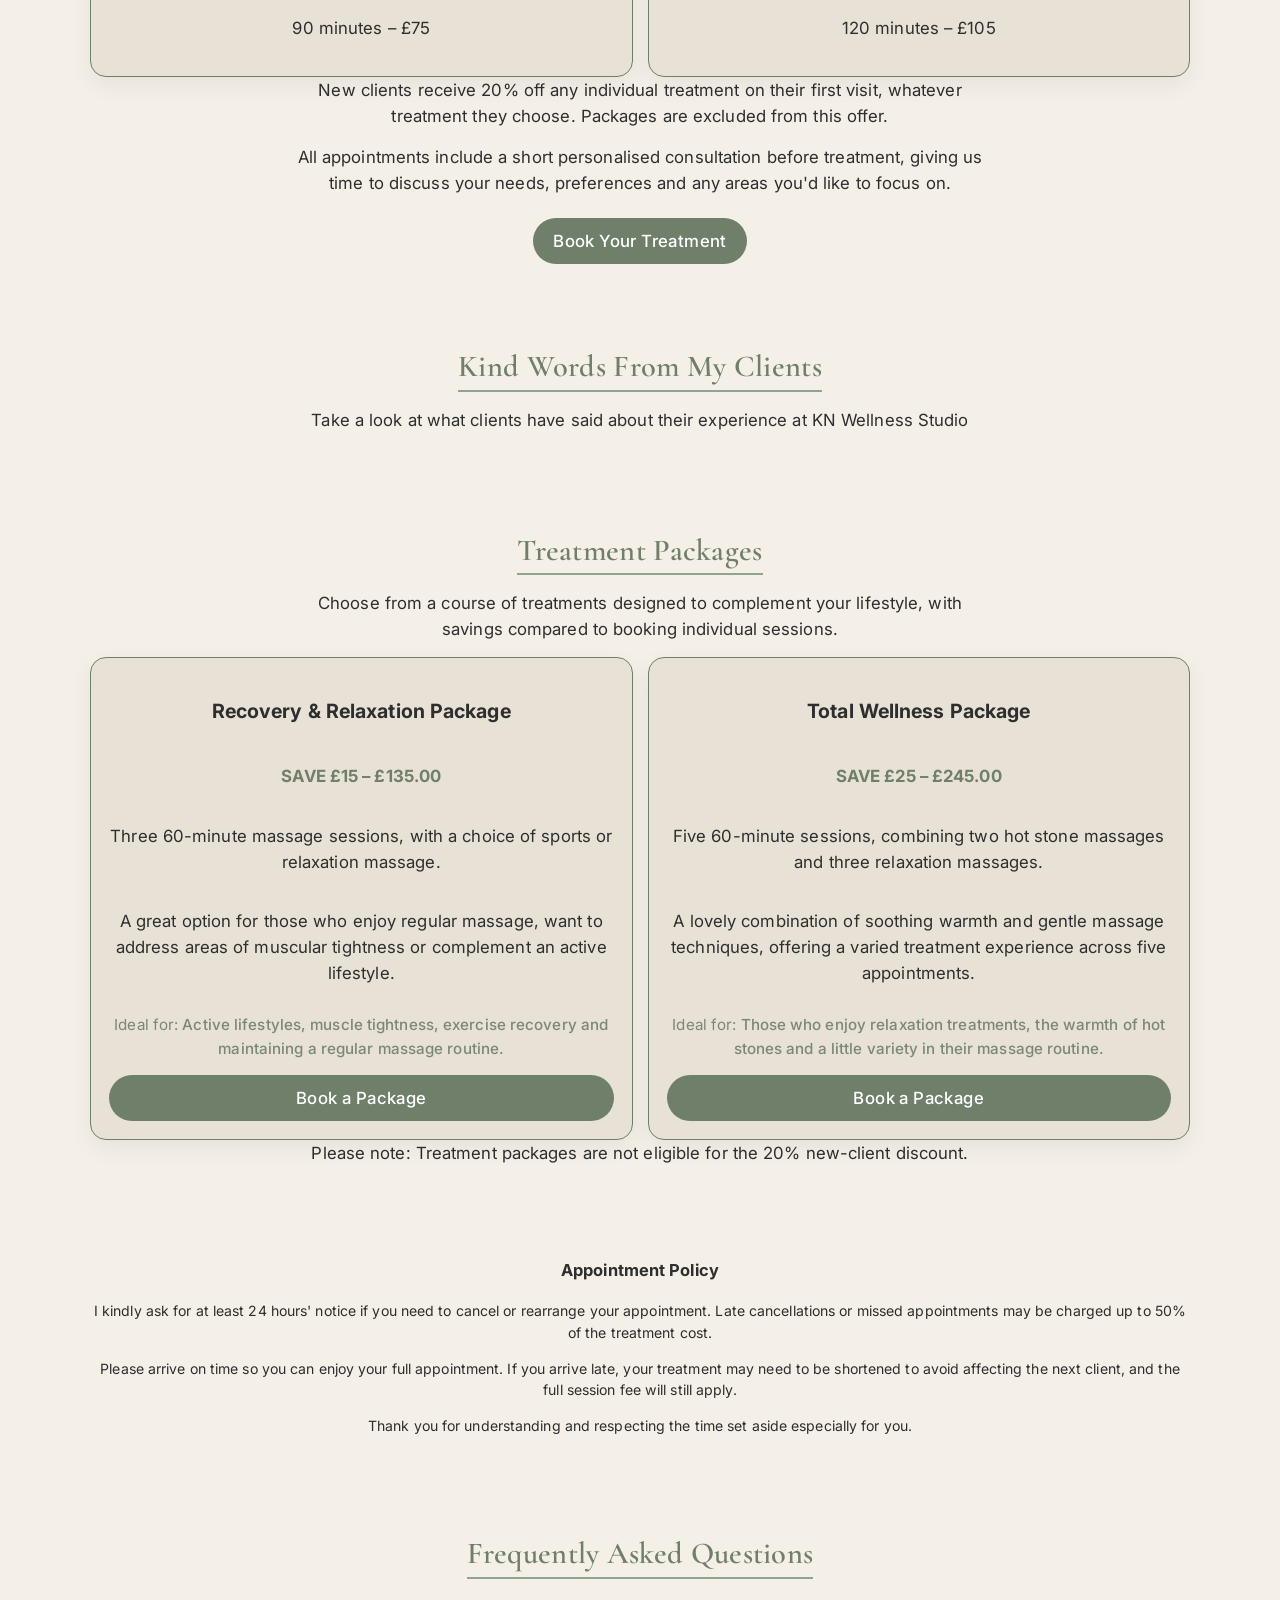
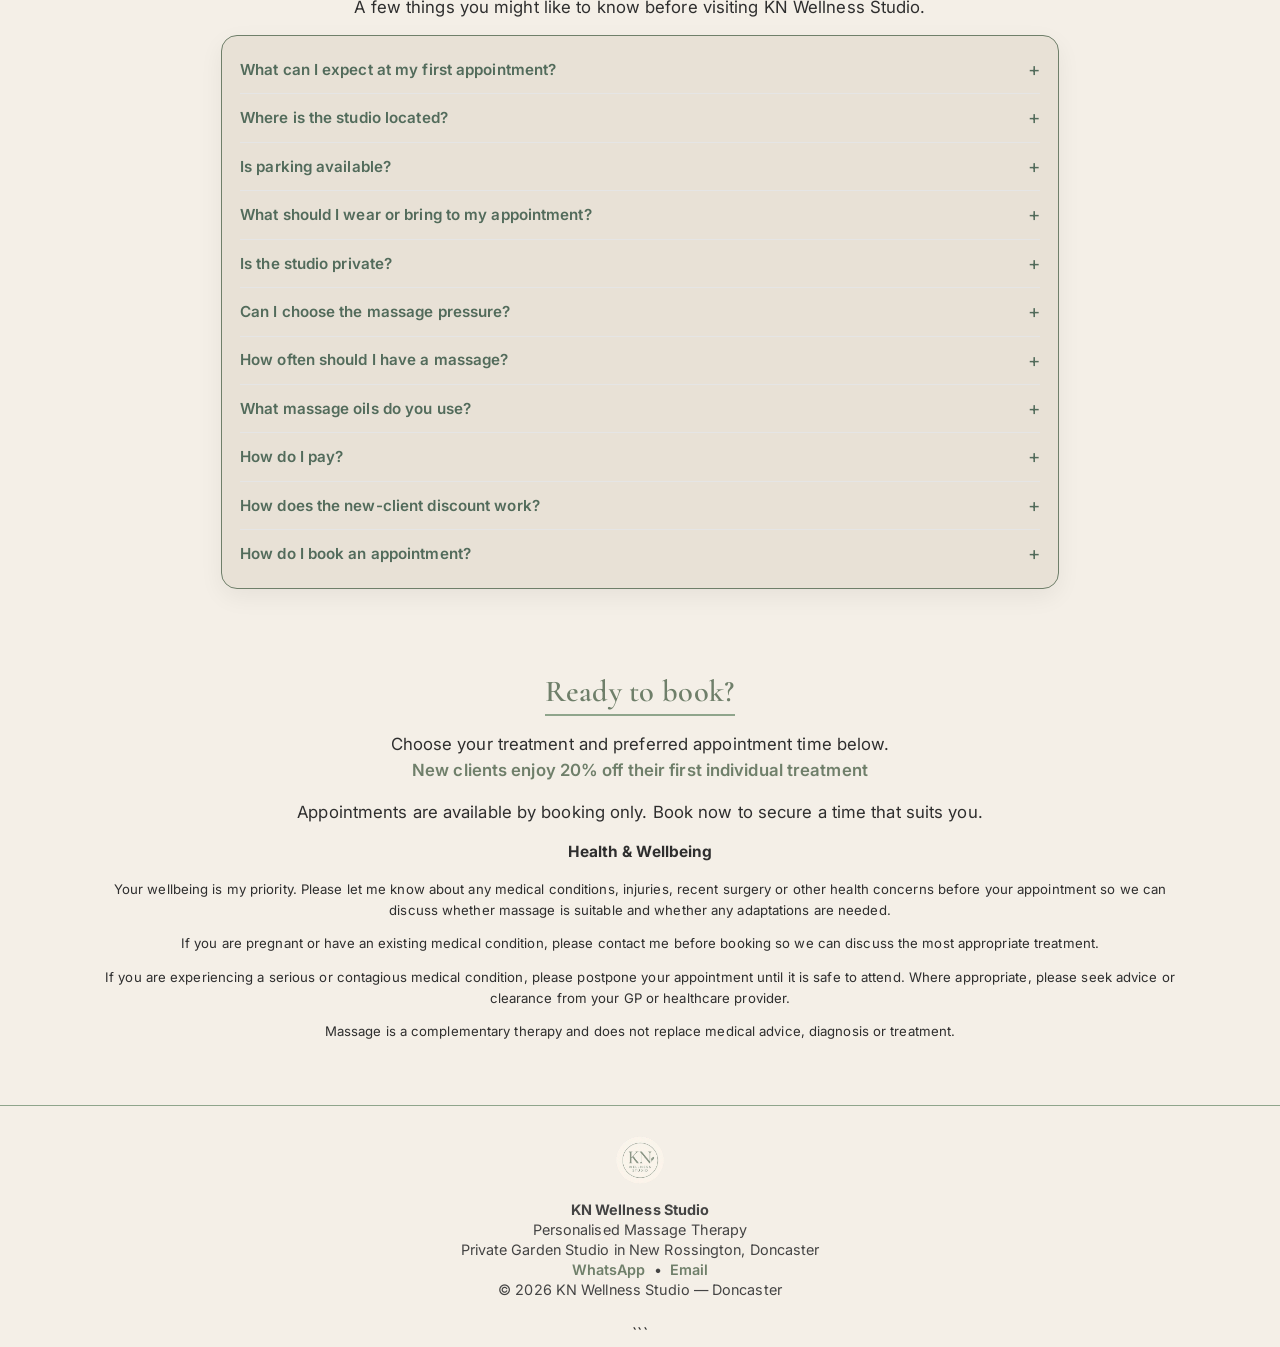
==== commit 067ccadd: "Update index.html" ====
--- a/index.html
+++ b/index.html
@@ -336,7 +336,7 @@
     <!-- PACKAGES -->
     <section class="section fade" id="packages">
       <h2 class="section-title">Treatment Packages</h2>
-      <p class="section-intro">Make more time for yourself with a treatment package. Enjoy a course of treatments while making your wellbeing part of your regular routine.</p>
+      <p class="section-intro">Choose from a course of treatments designed to complement your lifestyle, with savings compared to booking individual sessions.</p>
       <div class="grid">
         <div class="card fade">
           <h3>Recovery & Relaxation Package</h3>
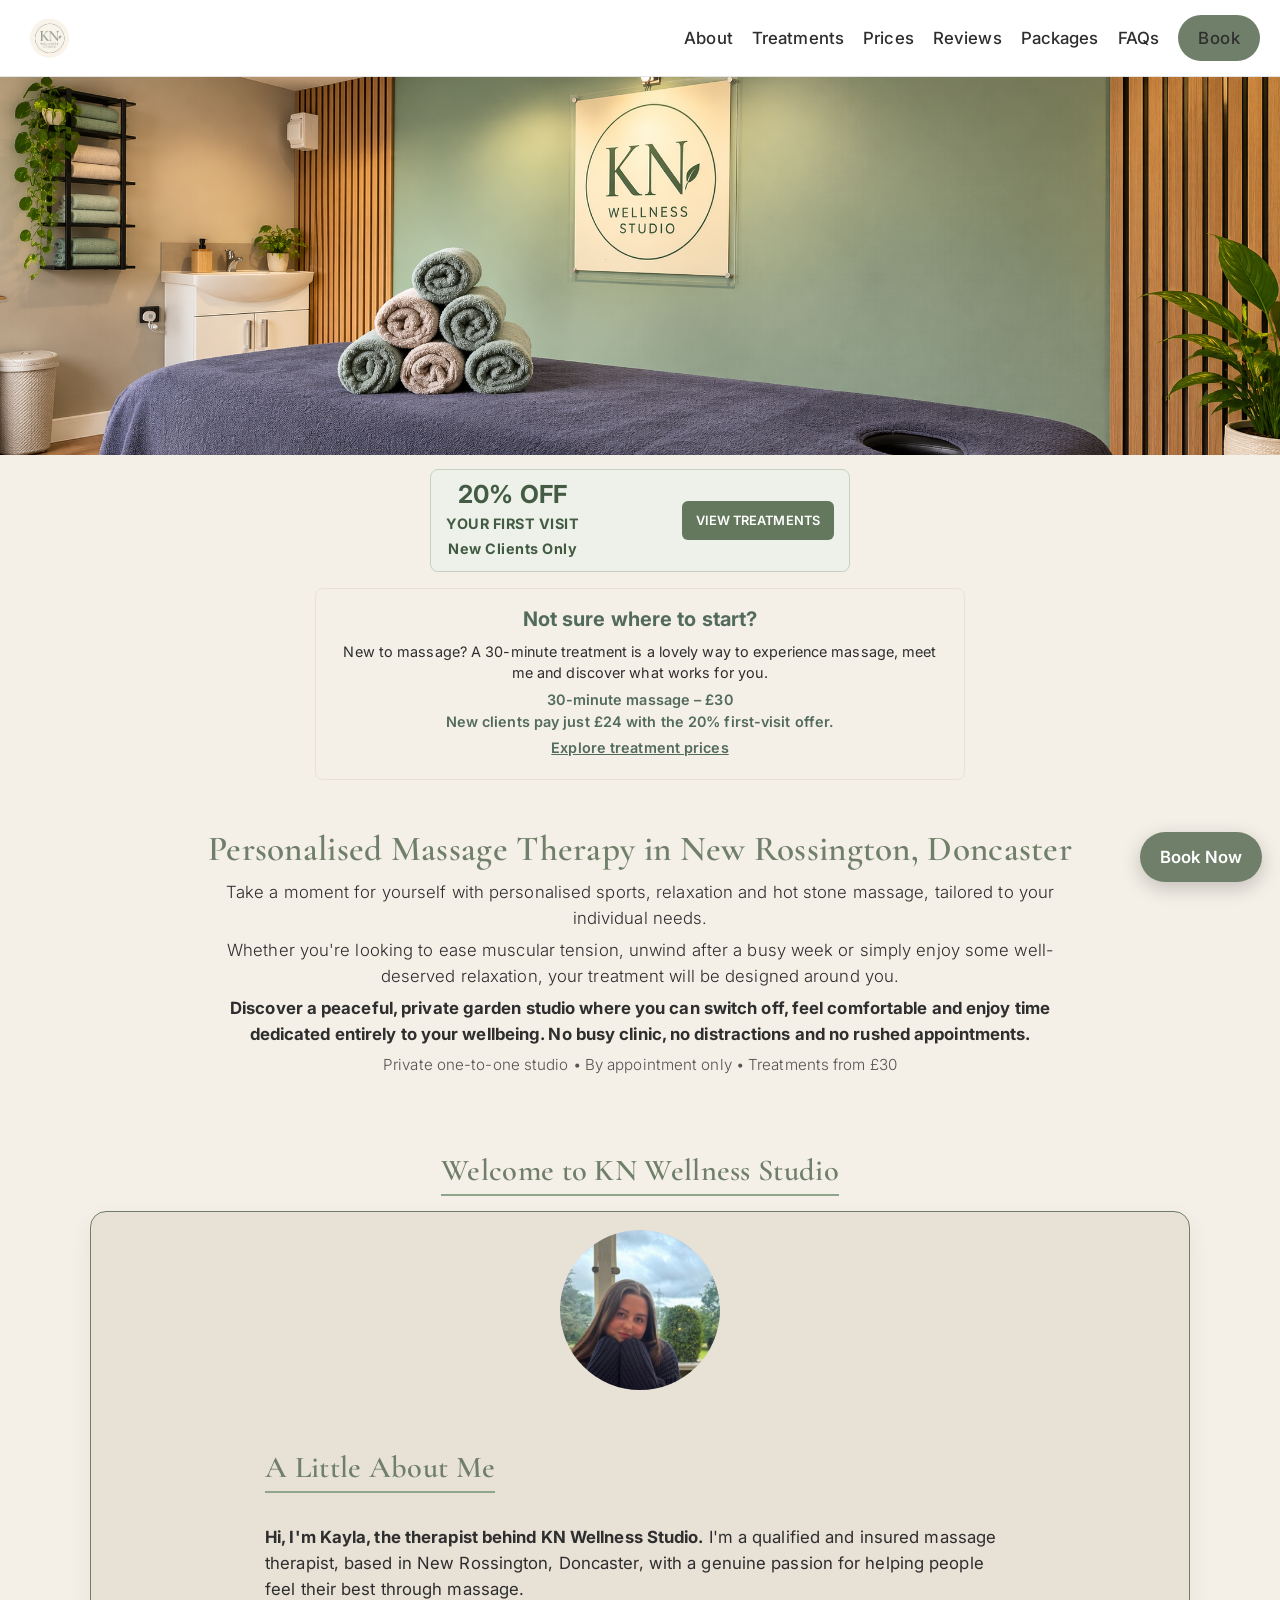
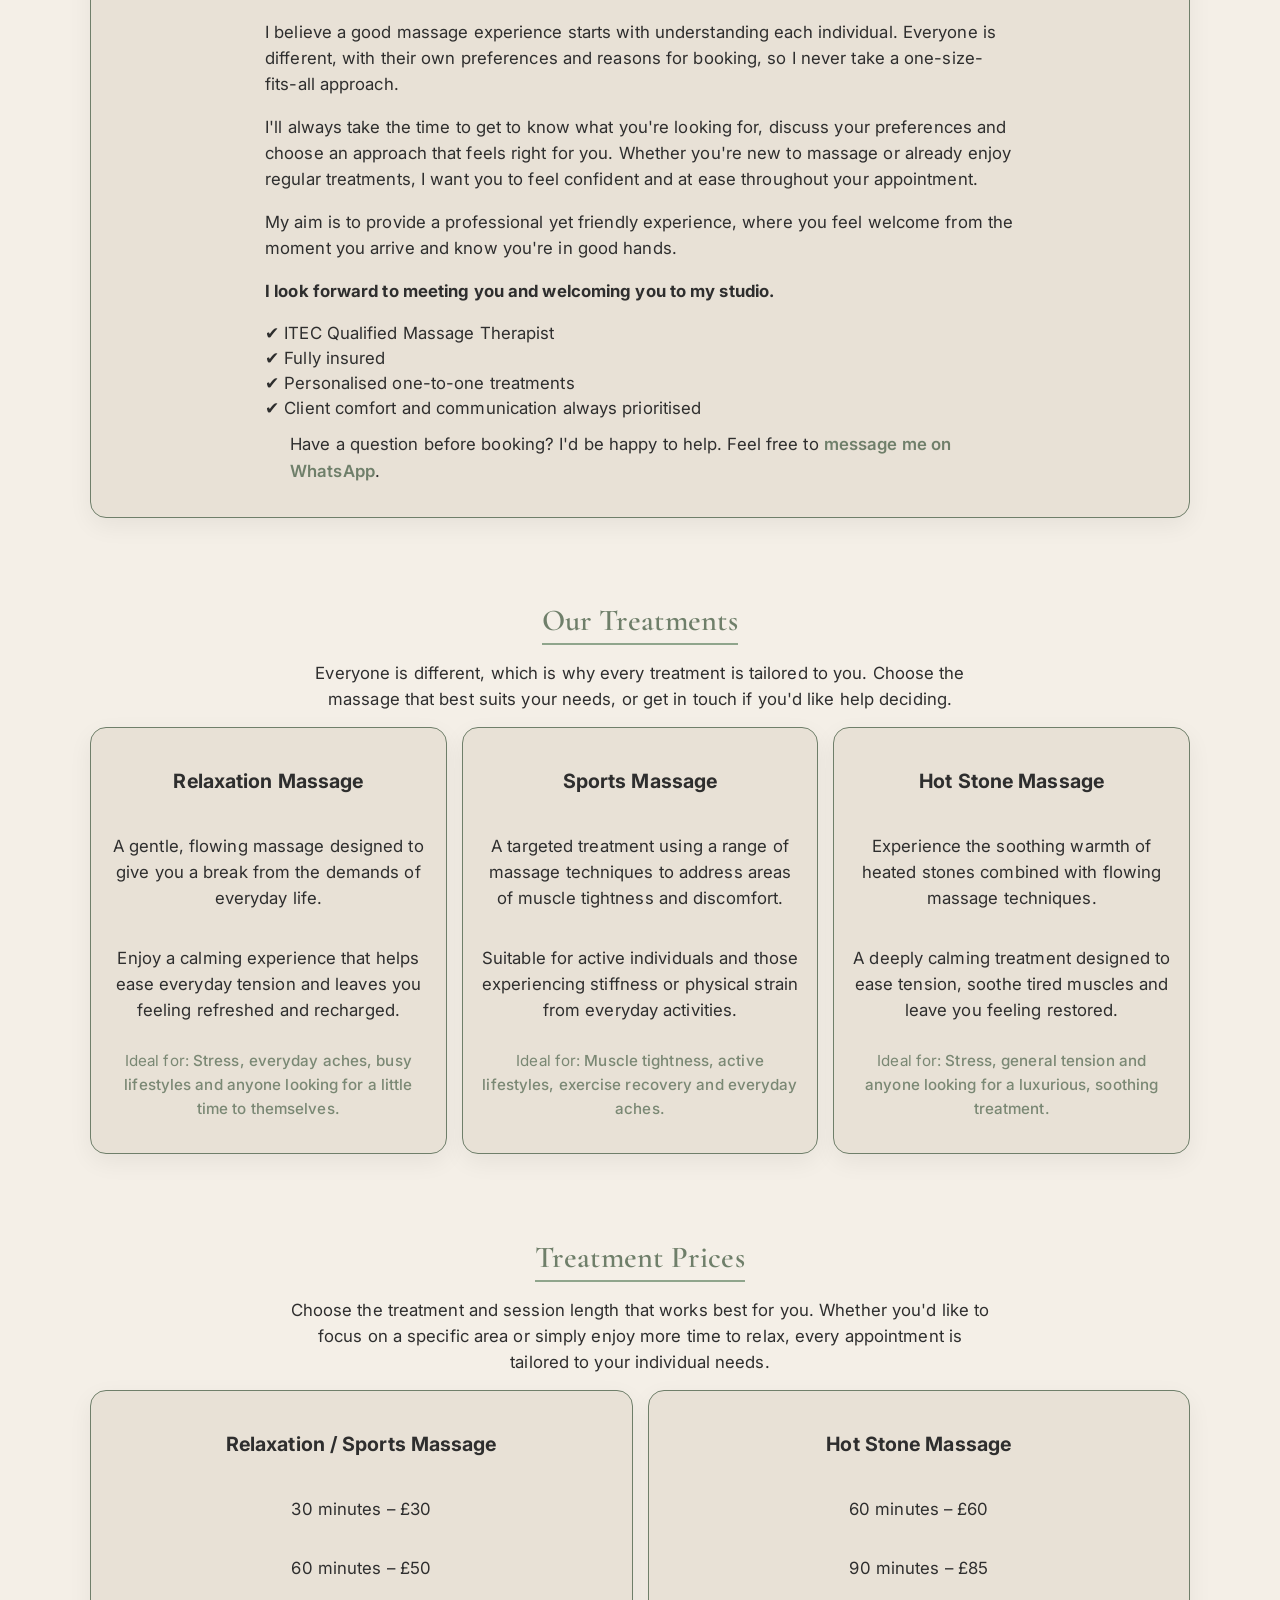
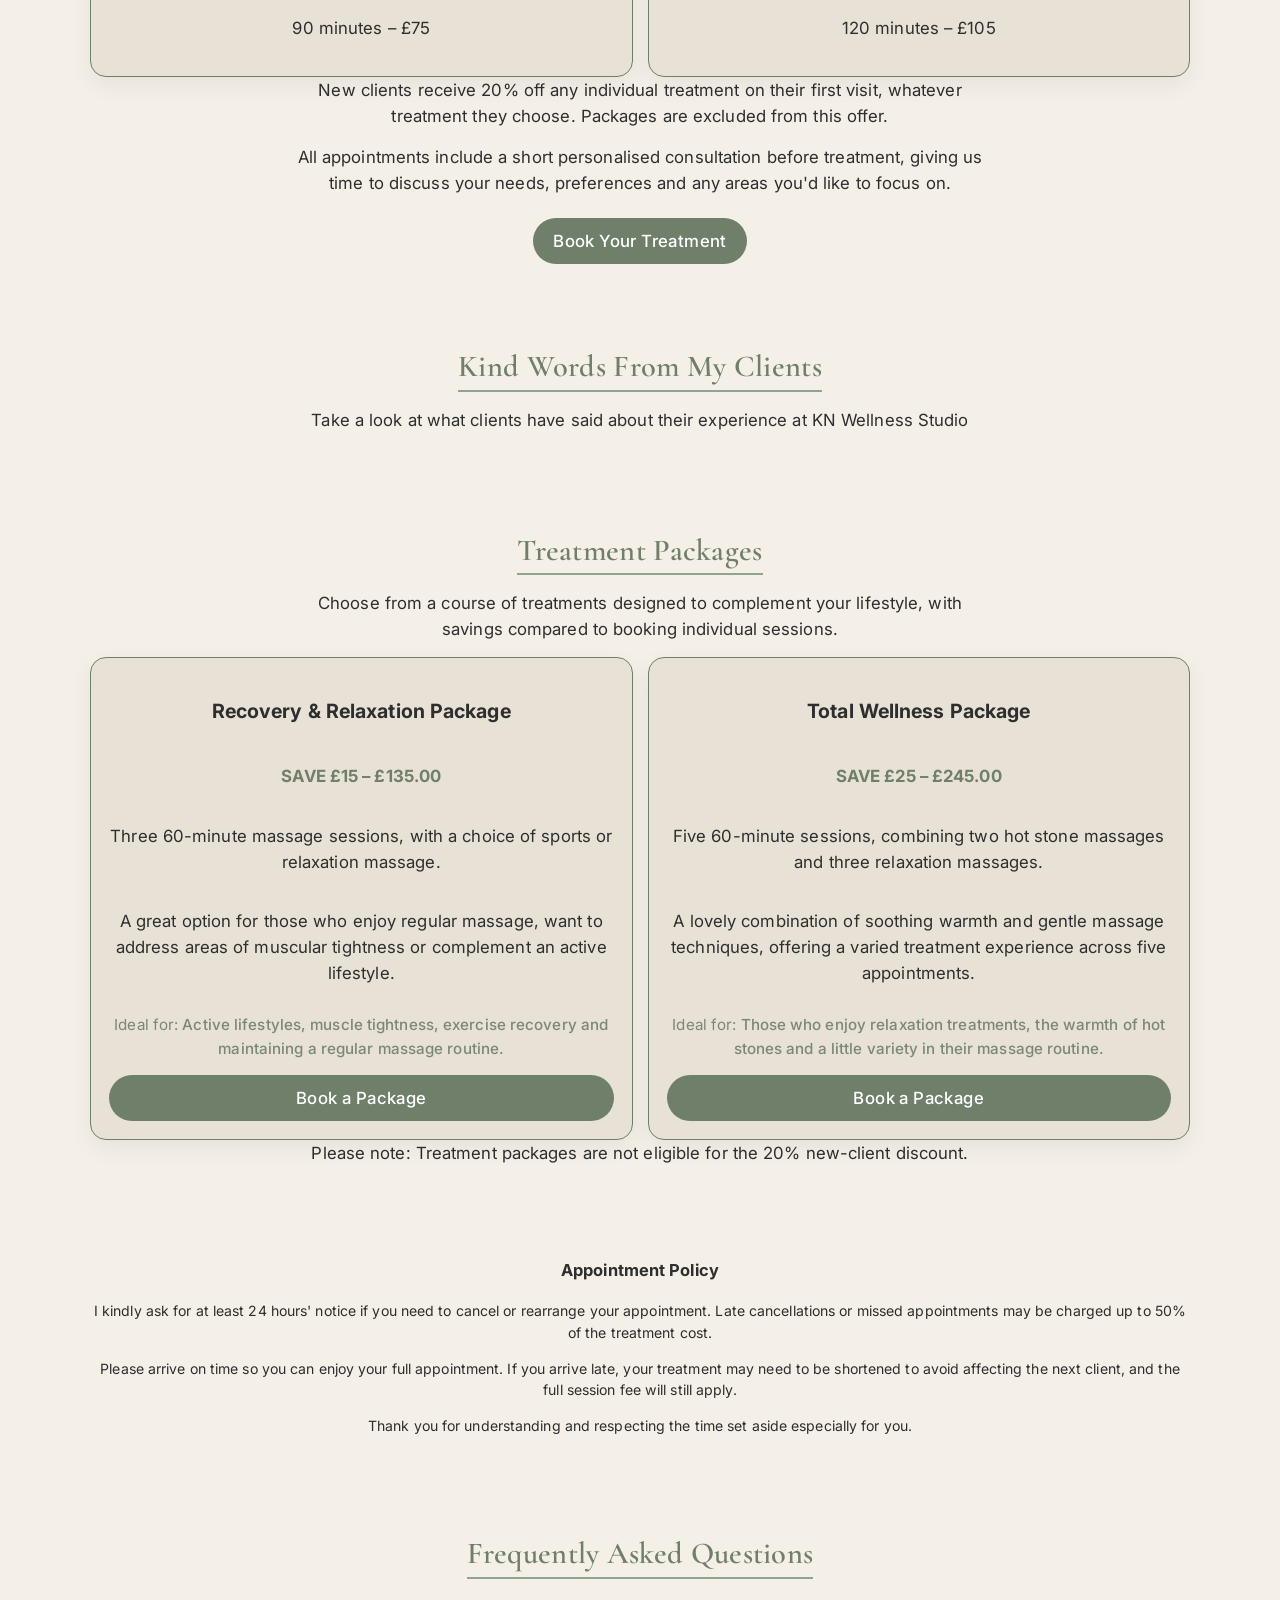
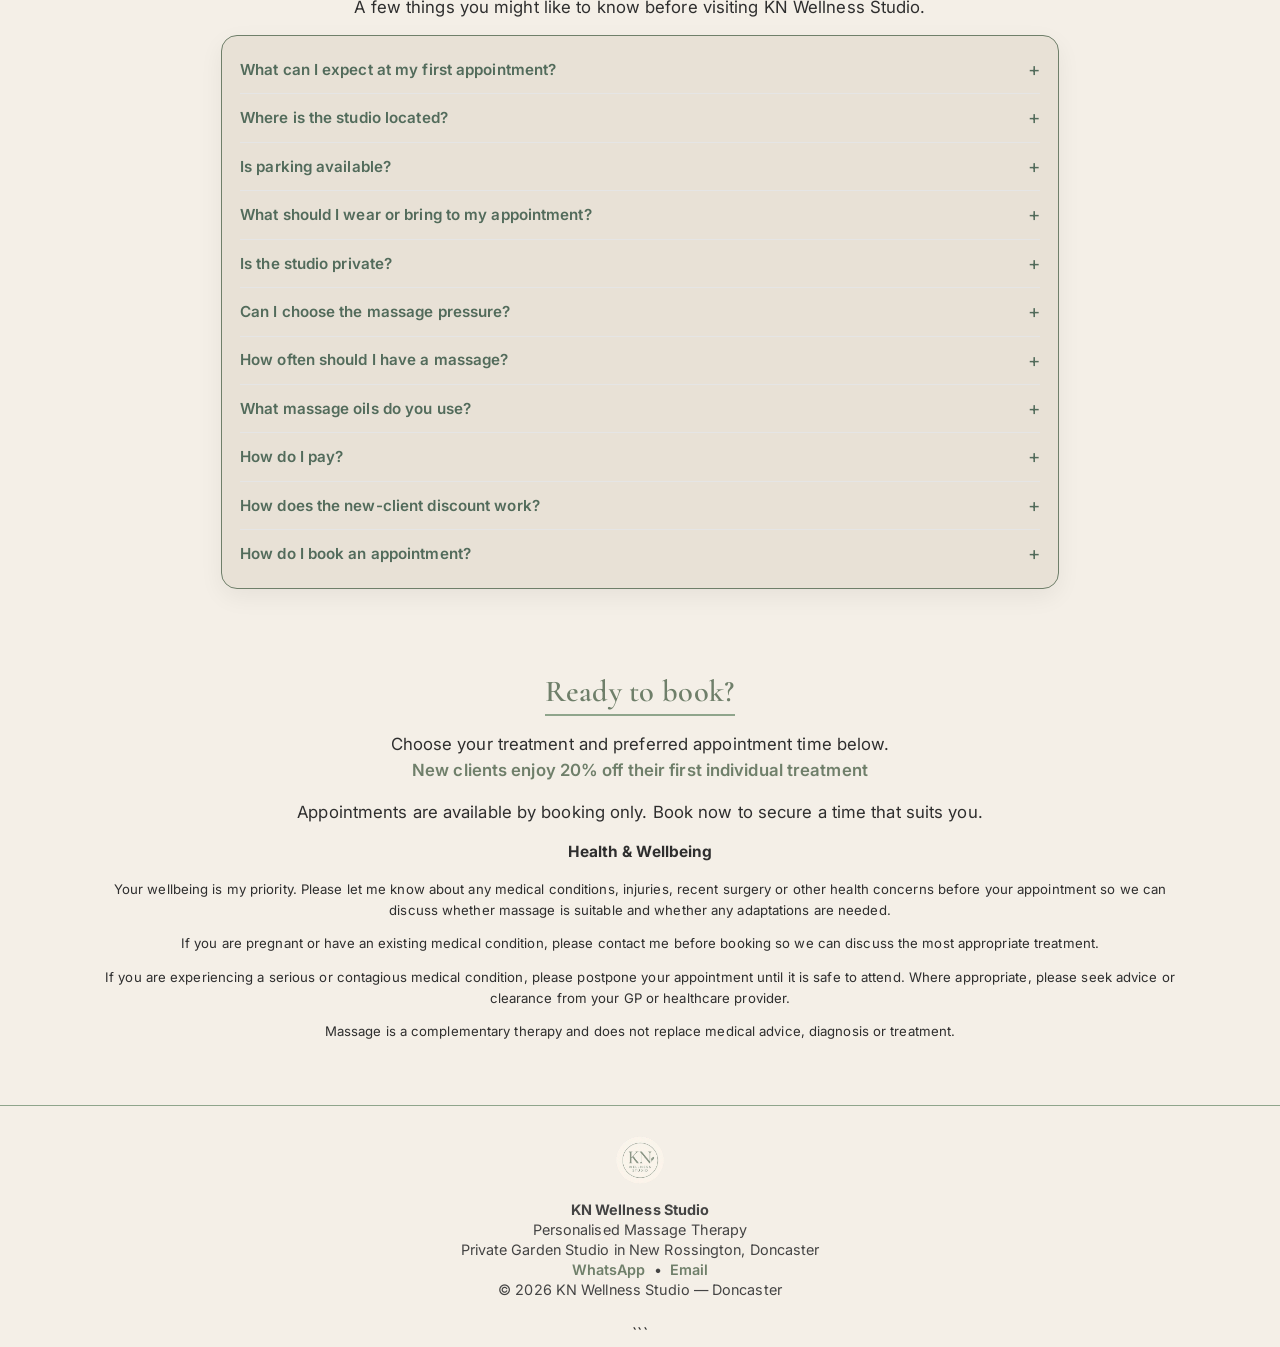
==== commit 41139fc4: "Update index.html" ====
--- a/index.html
+++ b/index.html
@@ -229,7 +229,7 @@
   <!-- FIRST MASSAGE INTRO -->
   <div class="first-massage">
     <h2>Not sure where to start?</h2>
-    <p>New to massage? A 30-minute treatment is a lovely way to experience massage, meet Kayla and discover what works for you.</p>
+    <p>New to massage? A 30-minute treatment is a lovely way to experience massage, meet me and discover what works for you.</p>
     <p class="intro-price">30-minute massage – £30<br>New clients pay just £24 with the 20% first-visit offer.</p>
     <p><a href="#pricing">Explore treatment prices</a></p>
   </div>
